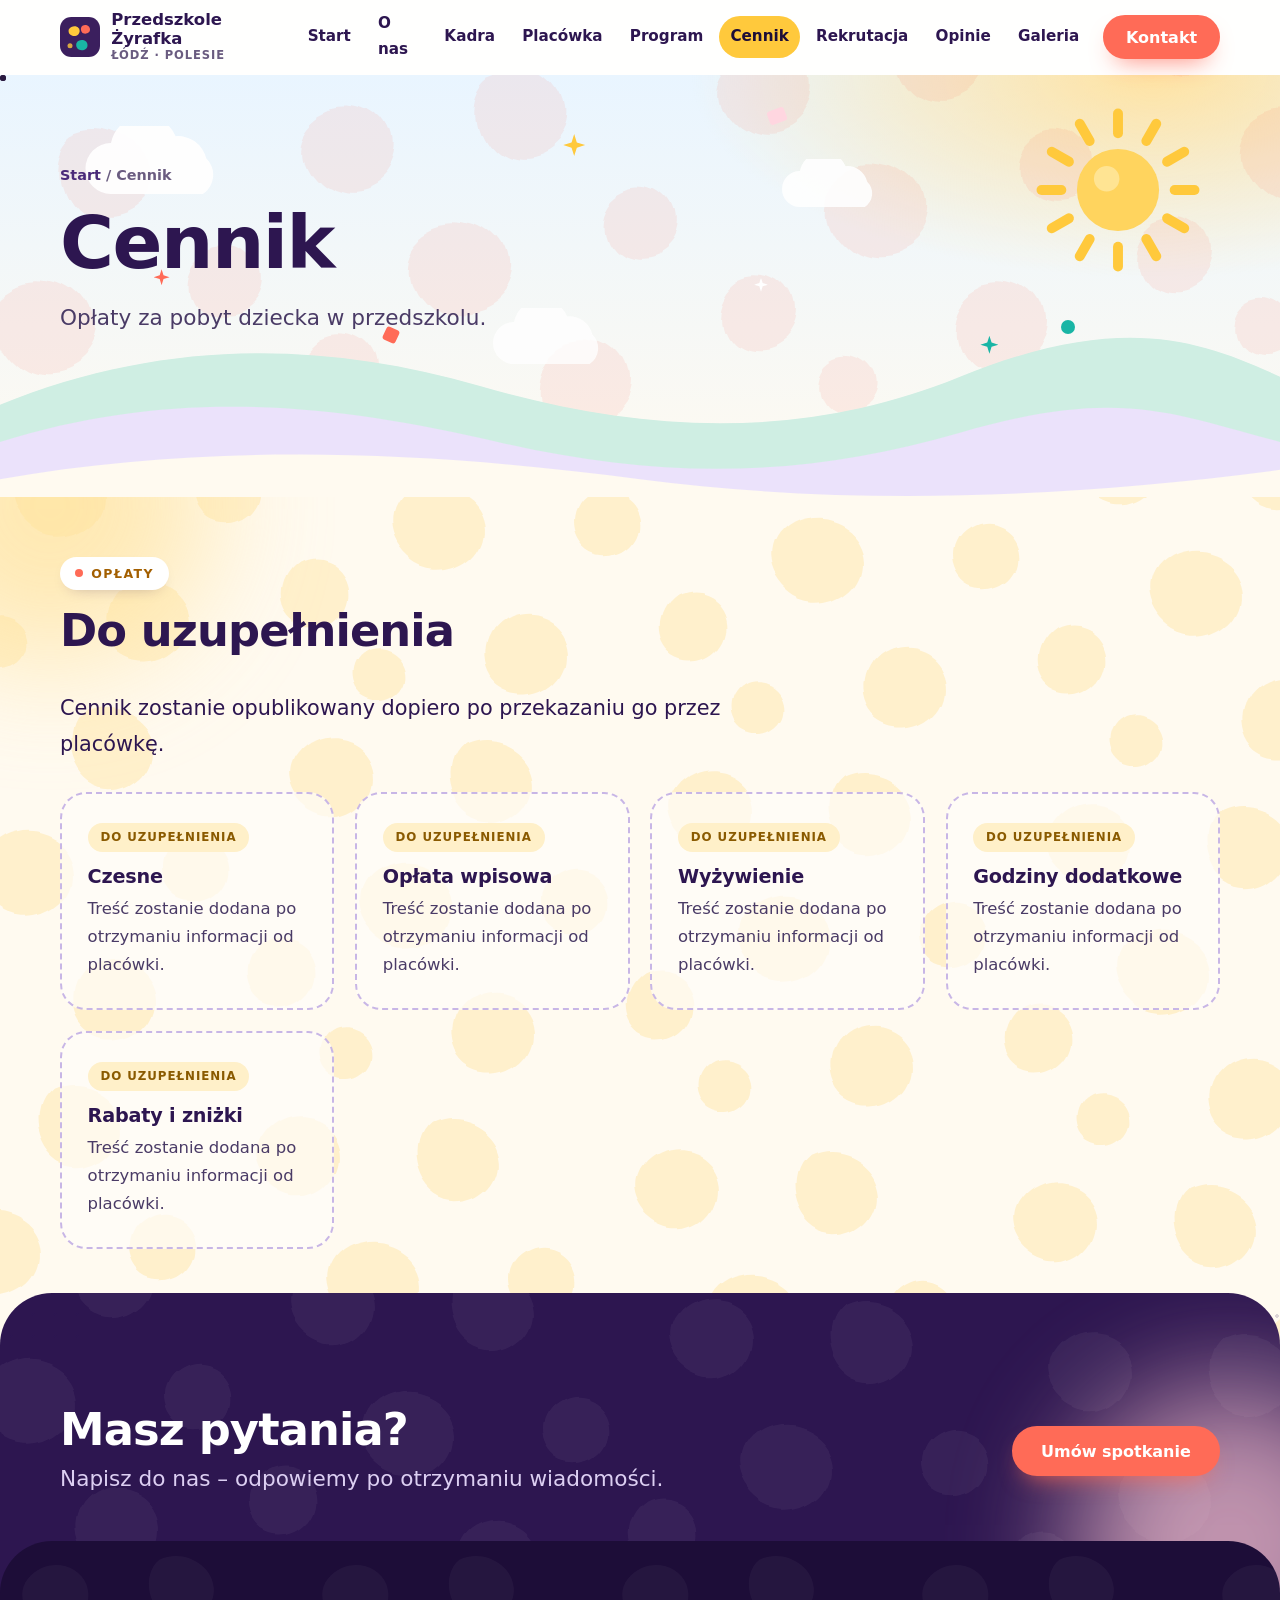
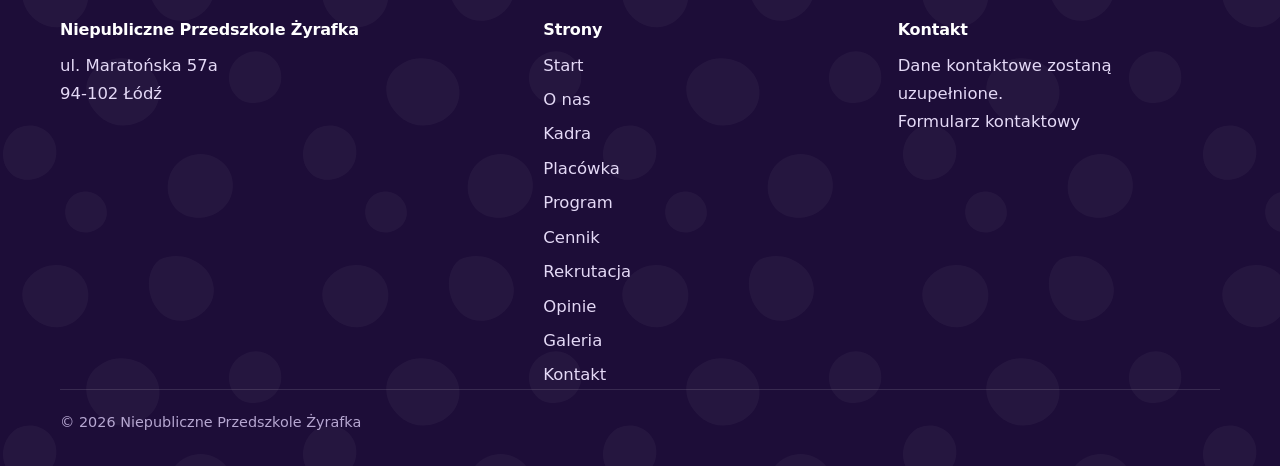
==== cennik/index.html @ 8ac09871 "Rozbuduj strukturę: 10 zakładek (O nas, Kadra, Placówka, Program, Cennik, Rekrutacja, Opinie, Galeri" ====
<!DOCTYPE html>
<html lang="pl">
<head>
  <meta charset="utf-8">
  <meta name="viewport" content="width=device-width, initial-scale=1">
  <title>Cennik – Niepubliczne Przedszkole Żyrafka</title>
  <meta name="description" content="Cennik – Niepubliczne Przedszkole Żyrafka, Łódź, ul. Maratońska 57a.">
  <meta name="robots" content="noindex, follow">
  <meta name="theme-color" content="#fffaf0">
  <!-- TODO: po ustaleniu domeny dodaj <link rel="canonical" href="https://TWOJA-DOMENA.pl/cennik/"> oraz og:url / og:image -->
  <link rel="icon" href="../assets/favicon.svg" type="image/svg+xml">
  <meta property="og:type" content="website"><meta property="og:locale" content="pl_PL">
  <meta property="og:title" content="Cennik – Niepubliczne Przedszkole Żyrafka"><meta property="og:description" content="Cennik – Niepubliczne Przedszkole Żyrafka, Łódź, ul. Maratońska 57a.">
  <meta name="twitter:card" content="summary"><meta name="twitter:title" content="Cennik – Niepubliczne Przedszkole Żyrafka"><meta name="twitter:description" content="Cennik – Niepubliczne Przedszkole Żyrafka, Łódź, ul. Maratońska 57a.">
  <link rel="stylesheet" href="../css/style.css">
  
</head>
<body>
  <a class="skip" href="#main">Przejdź do treści</a>
  <header class="header" id="top"><div class="wrap header__in">
    <a class="brand" href="../" aria-label="Niepubliczne Przedszkole Żyrafka – strona główna"><img src="../assets/favicon.svg" width="40" height="40" alt="" aria-hidden="true"><span>Przedszkole Żyrafka<small>Łódź · Polesie</small></span></a>
    <button class="burger" id="burger" aria-expanded="false" aria-controls="nav" aria-label="Otwórz menu"><span></span><span></span><span></span></button>
    <nav class="nav" id="nav" aria-label="Główna nawigacja"><a href="../">Start</a><a href="../o-nas/">O nas</a><a href="../kadra/">Kadra</a><a href="../placowka/">Placówka</a><a href="../program/">Program</a><a href="../cennik/" aria-current="page">Cennik</a><a href="../rekrutacja/">Rekrutacja</a><a href="../opinie/">Opinie</a><a href="../galeria/">Galeria</a><a class="btn btn--sm" href="../kontakt/">Kontakt</a></nav>
  </div></header>
  <main id="main">
<section class="phero"><div class="bg" aria-hidden="true"><div class="patch"></div><div class="bigspots float c"></div><div class="blob a"></div><div class="blob b"></div><div class="dots"></div><div class="ring float b"></div><svg class="d-svg sun spin" viewBox="0 0 120 120" aria-hidden="true"><g stroke="#ffc93c" stroke-width="7" stroke-linecap="round"><line x1="60" y1="6" x2="60" y2="20" transform="rotate(0 60 60)"/><line x1="60" y1="6" x2="60" y2="20" transform="rotate(30 60 60)"/><line x1="60" y1="6" x2="60" y2="20" transform="rotate(60 60 60)"/><line x1="60" y1="6" x2="60" y2="20" transform="rotate(90 60 60)"/><line x1="60" y1="6" x2="60" y2="20" transform="rotate(120 60 60)"/><line x1="60" y1="6" x2="60" y2="20" transform="rotate(150 60 60)"/><line x1="60" y1="6" x2="60" y2="20" transform="rotate(180 60 60)"/><line x1="60" y1="6" x2="60" y2="20" transform="rotate(210 60 60)"/><line x1="60" y1="6" x2="60" y2="20" transform="rotate(240 60 60)"/><line x1="60" y1="6" x2="60" y2="20" transform="rotate(270 60 60)"/><line x1="60" y1="6" x2="60" y2="20" transform="rotate(300 60 60)"/><line x1="60" y1="6" x2="60" y2="20" transform="rotate(330 60 60)"/></g><circle cx="60" cy="60" r="29" fill="#ffd45e"/><circle cx="52" cy="52" r="9" fill="#ffe7a0" opacity=".8"/></svg><svg class="d-svg cloud1 drift" viewBox="0 0 200 90" aria-hidden="true"><path fill="#fff" d="M40 80a30 30 0 010-60 40 40 0 0176-8 34 34 0 0136 26 27 27 0 01-4 42z"/></svg><svg class="d-svg cloud2 drift" viewBox="0 0 200 90" aria-hidden="true"><path fill="#fff" d="M40 80a30 30 0 010-60 40 40 0 0176-8 34 34 0 0136 26 27 27 0 01-4 42z"/></svg><svg class="d-svg cloud3 drift" viewBox="0 0 200 90" aria-hidden="true"><path fill="#fff" d="M40 80a30 30 0 010-60 40 40 0 0176-8 34 34 0 0136 26 27 27 0 01-4 42z"/></svg><i class="star s1 twinkle"></i><i class="star s2 twinkle b"></i><i class="star s3 twinkle c"></i><i class="star s4 twinkle b"></i><i class="conf k1 float"></i><i class="conf k2 float b"></i><i class="conf k3 float c"></i></div><div class="wrap hero__in"><p class="crumbs reveal"><a href="../">Start</a> / Cennik</p><h1 class="reveal">Cennik</h1><p class="lead reveal">Opłaty za pobyt dziecka w przedszkolu.</p></div><svg class="hills" viewBox="0 0 1440 220" preserveAspectRatio="none" aria-hidden="true"><path class="h1" d="M0 120c180-70 360-70 540-20s360 60 540-10 270-40 360 0v130H0z"/><path class="h2" d="M0 160c200-60 380-40 560 0s340 40 520-10 240-20 360 10v70H0z"/><path class="h3" d="M0 200c240-40 480-30 720 0s480 20 720-10v30H0z"/></svg></section><section class="section s-cream"><div class="bg" aria-hidden="true"><div class="patch"></div><div class="blob b-sun pos-tl"></div><div class="dots pos-br"></div></div><div class="wrap"><header class="section__head reveal"><p class="eyebrow">Opłaty</p><h2>Do uzupełnienia</h2></header><p class="about reveal" style="margin-bottom:1.8rem">Cennik zostanie opublikowany dopiero po przekazaniu go przez placówkę.</p><div class="tiles" data-stagger><article class="tile tile--todo reveal"><span class="badge">Do uzupełnienia</span><h3>Czesne</h3><p>Treść zostanie dodana po otrzymaniu informacji od placówki.</p></article><article class="tile tile--todo reveal"><span class="badge">Do uzupełnienia</span><h3>Opłata wpisowa</h3><p>Treść zostanie dodana po otrzymaniu informacji od placówki.</p></article><article class="tile tile--todo reveal"><span class="badge">Do uzupełnienia</span><h3>Wyżywienie</h3><p>Treść zostanie dodana po otrzymaniu informacji od placówki.</p></article><article class="tile tile--todo reveal"><span class="badge">Do uzupełnienia</span><h3>Godziny dodatkowe</h3><p>Treść zostanie dodana po otrzymaniu informacji od placówki.</p></article><article class="tile tile--todo reveal"><span class="badge">Do uzupełnienia</span><h3>Rabaty i zniżki</h3><p>Treść zostanie dodana po otrzymaniu informacji od placówki.</p></article></div></div></section><section class="section s-plum"><div class="bg" aria-hidden="true"><div class="patch"></div><div class="blob b-pink pos-br"></div><div class="dots pos-tl"></div></div><div class="wrap"><div class="cta reveal"><div><h2>Masz pytania?</h2><p class="lead" style="margin:.4rem 0 0">Napisz do nas – odpowiemy po otrzymaniu wiadomości.</p></div><a class="btn" href="../kontakt/">Umów spotkanie</a></div></div></section>
  </main>
  <footer class="footer"><div class="bg" aria-hidden="true"><div class="patch"></div></div><div class="wrap">
    <div class="footer__grid">
      <div><h3>Niepubliczne Przedszkole Żyrafka</h3><p>ul. Maratońska 57a<br>94-102 Łódź</p></div>
      <div><h3>Strony</h3><ul><li><a href="../">Start</a></li><li><a href="../o-nas/">O nas</a></li><li><a href="../kadra/">Kadra</a></li><li><a href="../placowka/">Placówka</a></li><li><a href="../program/">Program</a></li><li><a href="../cennik/">Cennik</a></li><li><a href="../rekrutacja/">Rekrutacja</a></li><li><a href="../opinie/">Opinie</a></li><li><a href="../galeria/">Galeria</a></li><li><a href="../kontakt/">Kontakt</a></li></ul></div>
      <div><h3>Kontakt</h3><p>Dane kontaktowe zostaną uzupełnione.<br><a href="../kontakt/">Formularz kontaktowy</a></p></div>
    </div>
    <p class="footer__bar">© <span id="year">2026</span> Niepubliczne Przedszkole Żyrafka</p>
  </div></footer>
  <script src="../js/main.js" defer></script>
</body>
</html>
---- css/style.css ----
:root{
  --plum:#2d1650; --plum-d:#1d0d38; --plum-m:#4a2a7a;
  --coral:#ff6b57; --sun:#ffc93c; --teal:#19b5a5; --pink:#ffd6e0;
  --cream:#fffaf0; --paper:#fffdf8; --sky:#dcf0fd; --mint:#d9f4ec; --peach:#ffe6d8; --lilac:#ebe2fb;
  --ink:#2a1a40; --muted:#6a5c80; --line:#e9dcc8;
  --r:26px; --shadow:0 18px 40px -20px rgba(45,22,80,.35);
  --font:ui-rounded,"Nunito","Segoe UI",system-ui,-apple-system,"Helvetica Neue",Arial,sans-serif;
  --head:"Trebuchet MS","Segoe UI",system-ui,sans-serif;
  --spots:url("data:image/svg+xml,%3Csvg xmlns=%22http://www.w3.org/2000/svg%22 width=%22320%22 height=%22320%22 viewBox=%220 0 320 320%22%3E%3Cg fill=%22currentColor%22%3E%3Cpath d=%22M30 40c18-22 52-18 62 6 8 20-6 44-30 46-26 2-50-30-32-52z%22/%3E%3Cpath d=%22M170 20c24-12 56 4 58 30 2 22-22 40-44 34-26-8-34-48-14-64z%22/%3E%3Cpath d=%22M262 120c18-8 40 6 38 28-2 20-24 30-42 22-18-10-20-40 4-50z%22/%3E%3Cpath d=%22M110 130c26-14 62 4 60 34-2 28-38 42-60 26-22-16-26-46 0-60z%22/%3E%3Cpath d=%22M18 200c20-10 44 4 42 28-2 22-28 34-46 22-16-12-14-38 4-50z%22/%3E%3Cpath d=%22M200 230c24-10 52 8 48 36-4 26-38 38-58 22-18-16-14-48 10-58z%22/%3E%3Cpath d=%22M80 270c14-8 34 2 34 20 0 16-20 26-34 18-14-8-14-30 0-38z%22/%3E%3C/g%3E%3C/svg%3E");
}
*,*::before,*::after{box-sizing:border-box}
html{scroll-behavior:smooth;scroll-padding-top:90px}
body{margin:0;font:1.03rem/1.7 var(--font);color:var(--ink);background:var(--cream);-webkit-font-smoothing:antialiased;overflow-x:hidden}
img,iframe,svg{max-width:100%}
a{color:var(--plum-m)}
:focus-visible{outline:3px solid var(--coral);outline-offset:3px;border-radius:8px}
.wrap{width:min(1160px,100% - 2.5rem);margin-inline:auto;position:relative;z-index:2}
.skip{position:absolute;left:-999px;top:0;background:#fff;padding:.7rem 1rem;z-index:100}
.skip:focus{left:1rem;top:1rem}
.sr{position:absolute;width:1px;height:1px;overflow:hidden;clip:rect(0 0 0 0);white-space:nowrap}
.muted{color:var(--muted)}
address{font-style:normal}

/* header */
.header{position:sticky;top:0;z-index:60;background:rgba(255,250,240,.82);backdrop-filter:blur(14px);-webkit-backdrop-filter:blur(14px);border-bottom:1px solid transparent;transition:border-color .3s,box-shadow .3s}
.header.scrolled{border-color:var(--line);box-shadow:0 8px 24px -16px rgba(45,22,80,.3)}
.header__in{display:flex;align-items:center;justify-content:space-between;min-height:74px}
.brand{display:flex;align-items:center;gap:.7rem;text-decoration:none;color:var(--plum);font-weight:700;line-height:1.15}
.brand img{transition:transform .5s}
.brand:hover img{transform:rotate(-12deg) scale(1.08)}
.brand small{display:block;font-weight:600;font-size:.72rem;letter-spacing:.08em;text-transform:uppercase;color:var(--muted)}
.nav{display:flex;align-items:center;gap:.3rem}
.nav a:not(.btn){position:relative;text-decoration:none;color:var(--plum);font-weight:700;padding:.5rem .85rem;border-radius:999px;transition:background .2s,color .2s}
.nav a:not(.btn):hover{background:var(--lilac)}
.nav a[aria-current=page]{background:var(--sun);color:var(--plum-d)}
.nav .btn{margin-left:.5rem}
.burger{display:none;background:none;border:0;padding:.7rem;cursor:pointer;width:48px;height:48px}
.burger span{display:block;height:3px;background:var(--plum);margin:6px 0;border-radius:3px;transition:.25s}
.burger[aria-expanded=true] span:nth-child(1){transform:translateY(9px) rotate(45deg)}
.burger[aria-expanded=true] span:nth-child(2){opacity:0}
.burger[aria-expanded=true] span:nth-child(3){transform:translateY(-9px) rotate(-45deg)}

/* buttons */
.btn{display:inline-flex;align-items:center;justify-content:center;gap:.5rem;min-height:50px;padding:.75rem 1.7rem;border-radius:999px;background:var(--coral);color:#fff;font:800 1rem var(--font);text-decoration:none;border:2px solid var(--coral);cursor:pointer;box-shadow:0 12px 24px -12px rgba(255,107,87,.9);transition:transform .2s,background .2s,box-shadow .2s}
.btn:hover{background:#f55640;transform:translateY(-3px);box-shadow:0 18px 28px -14px rgba(255,107,87,.95)}
.btn:active{transform:translateY(0)}
.btn--ghost{background:transparent;color:var(--plum);border-color:var(--plum);box-shadow:none}
.btn--ghost:hover{background:var(--plum);color:#fff;box-shadow:none}
.btn--dark{background:var(--plum);border-color:var(--plum);box-shadow:0 12px 24px -12px rgba(45,22,80,.8)}
.btn--dark:hover{background:var(--plum-d)}
.btn--sm{min-height:44px;padding:.45rem 1.3rem}

/* type */
h1,h2,h3{font-family:var(--head);color:var(--plum);line-height:1.1;margin:0 0 1rem;font-weight:800;letter-spacing:-.02em}
h1{font-size:clamp(2.4rem,6.6vw,4.6rem)}
h1 em{font-style:normal;display:block;background:linear-gradient(90deg,var(--coral),#ff9a3c 60%,var(--sun));-webkit-background-clip:text;background-clip:text;color:transparent}
h2{font-size:clamp(1.9rem,4.2vw,2.8rem)}
h3{font-size:1.2rem;letter-spacing:-.01em}
.eyebrow{display:inline-flex;align-items:center;gap:.5rem;margin:0 0 1rem;padding:.35rem .95rem;border-radius:999px;font-size:.78rem;letter-spacing:.12em;text-transform:uppercase;font-weight:800;background:#fff;color:#a35f00;box-shadow:0 6px 16px -10px rgba(45,22,80,.4)}
.eyebrow::before{content:"";width:8px;height:8px;border-radius:50%;background:var(--coral)}
.lead{font-size:clamp(1.1rem,2.4vw,1.35rem);color:#4a3b66;margin:0 0 2rem;max-width:620px}

/* background decor */
.bg{position:absolute;inset:0;overflow:hidden;pointer-events:none;z-index:0}
.bg>*{position:absolute}
.patch{background-color:currentColor;-webkit-mask-image:var(--spots);mask-image:var(--spots);-webkit-mask-size:var(--sz,320px);mask-size:var(--sz,320px);-webkit-mask-repeat:repeat;mask-repeat:repeat}
.blob{border-radius:50%;filter:blur(60px)}
.dots{background-image:radial-gradient(currentColor 1.8px,transparent 2px);background-size:22px 22px}
.ring{border-radius:50%;border:3px dashed currentColor}
.d-svg{display:block}
.float{animation:float 11s ease-in-out infinite}
.float.b{animation-duration:15s;animation-delay:-5s}
.float.c{animation-duration:19s;animation-delay:-9s}
@keyframes float{50%{transform:translateY(-18px) rotate(5deg)}}
.twinkle{animation:twinkle 4s ease-in-out infinite}
.twinkle.b{animation-delay:-1.3s}.twinkle.c{animation-delay:-2.6s}
@keyframes twinkle{50%{opacity:.35;transform:scale(.8) rotate(20deg)}}
.drift{animation:drift 50s ease-in-out infinite alternate}
.drift.b{animation-duration:70s;animation-delay:-20s}
@keyframes drift{from{transform:translateX(-4vw)}to{transform:translateX(6vw)}}
.spin{animation:spin 60s linear infinite}
@keyframes spin{to{transform:rotate(360deg)}}

/* hero */
.hero,.phero{position:relative;overflow:hidden}
.hero{padding:clamp(3.5rem,9vw,7rem) 0 clamp(8rem,15vw,12rem);background:radial-gradient(60% 70% at 85% 5%,#ffe3a3 0%,transparent 60%),radial-gradient(60% 60% at 5% 90%,#c9f0e6 0%,transparent 60%),linear-gradient(180deg,#e4f4ff,var(--cream))}
.phero{padding:clamp(3rem,7vw,5.5rem) 0 clamp(6rem,10vw,8rem);background:radial-gradient(60% 80% at 90% 0%,#ffe3a3 0%,transparent 60%),linear-gradient(180deg,#e9f5ff,var(--cream))}
.hero .patch,.phero .patch{inset:-10%;color:rgba(255,107,87,.1);--sz:420px;transform:rotate(-8deg)}
.hero .bigspots{width:min(48vw,560px);aspect-ratio:1;right:-5%;top:6%;color:rgba(255,201,60,.55);background-color:currentColor;-webkit-mask:var(--spots) center/100% 100% no-repeat;mask:var(--spots) center/100% 100% no-repeat;transform:rotate(12deg)}
.hero .blob.a{width:340px;height:340px;right:6%;top:30%;background:#ffb7a8;opacity:.5}
.hero .blob.b{width:300px;height:300px;left:-90px;top:10%;background:#b8e8ff;opacity:.7}
.hero .dots{left:4%;bottom:26%;width:190px;height:150px;color:rgba(45,22,80,.2)}
.hero .ring{right:12%;top:12%;width:120px;height:120px;color:rgba(25,181,165,.55)}
.sun{right:6%;top:7%;width:clamp(90px,14vw,170px)}
.cloud1{left:6%;top:12%;width:170px;opacity:.95}
.cloud2{right:30%;top:20%;width:120px;opacity:.9}
.cloud3{left:38%;bottom:30%;width:140px;opacity:.8}
.star{width:22px;height:22px;background:var(--sun);clip-path:polygon(50% 0,62% 38%,100% 50%,62% 62%,50% 100%,38% 62%,0 50%,38% 38%)}
.star.s1{left:44%;top:14%}.star.s2{left:12%;top:46%;background:var(--coral);width:16px;height:16px}
.star.s3{right:22%;bottom:34%;background:var(--teal);width:18px;height:18px}.star.s4{right:40%;top:48%;background:#fff;width:14px;height:14px;box-shadow:0 0 0 1px rgba(0,0,0,.05)}
.conf{width:14px;height:14px;border-radius:3px}
.conf.k1{left:30%;top:60%;background:var(--coral);transform:rotate(25deg)}
.conf.k2{right:16%;top:58%;background:var(--teal);border-radius:50%}
.conf.k3{left:60%;top:8%;background:var(--pink);transform:rotate(-20deg);width:18px}
.hero__in{position:relative;z-index:3}
.hero__in>*{max-width:760px}
.hero__cta{display:flex;flex-wrap:wrap;gap:.9rem}
.hills{position:absolute;left:0;right:0;bottom:-1px;width:100%;height:clamp(90px,16vw,220px);z-index:1;display:block}
.hills .h1{fill:#cfeee3}.hills .h2{fill:#ebe2fb}.hills .h3{fill:var(--cream)}
.crumbs{margin:0 0 1rem;font-size:.9rem;font-weight:700;color:var(--muted)}
.crumbs a{color:var(--plum-m);text-decoration:none}
.crumbs a:hover{text-decoration:underline}

/* sections: overlapping rounded layers */
.section{position:relative;padding:clamp(4.5rem,9vw,7rem) 0 clamp(3.5rem,8vw,6rem);margin-top:-52px;border-radius:52px 52px 0 0;overflow:hidden}
.section:first-of-type{margin-top:0}
.s-cream{background:var(--cream)}.s-sky{background:var(--sky)}.s-mint{background:var(--mint)}
.s-peach{background:var(--peach)}.s-lilac{background:var(--lilac)}.s-plum{background:var(--plum);color:#efe7fb}
.s-plum h2,.s-plum h3{color:#fff}.s-plum .lead{color:#dccff2}
.section__head{margin-bottom:2.2rem;max-width:660px}
.section .patch{inset:-10%;--sz:380px;transform:rotate(5deg)}
.s-cream .patch{color:rgba(255,201,60,.2)}.s-sky .patch{color:rgba(25,181,165,.14)}
.s-mint .patch{color:rgba(25,181,165,.15)}.s-peach .patch{color:rgba(255,107,87,.12)}
.s-lilac .patch{color:rgba(74,42,122,.08)}.s-plum .patch{color:rgba(255,255,255,.05)}
.section .blob{width:320px;height:320px;opacity:.7}
.section .dots{width:190px;height:150px;color:rgba(45,22,80,.17)}
.pos-tl{left:-110px;top:-100px}.pos-br{right:-110px;bottom:-110px}
.dots.pos-tr{right:5%;top:12%}.dots.pos-bl{left:4%;bottom:8%}
.b-white{background:#fff}.b-sun{background:#ffe29a}.b-pink{background:#ffc9d6}.b-sky{background:#bfe6fb}

.about{max-width:700px;font-size:clamp(1.1rem,2.3vw,1.3rem);color:var(--plum);line-height:1.75}
.split{display:grid;grid-template-columns:1fr 1.15fr;gap:clamp(1.5rem,4vw,4rem);align-items:center}
.factbox{background:var(--paper);border-radius:var(--r);padding:1.8rem;box-shadow:var(--shadow);border:1px solid var(--line)}
.factbox dl{margin:0;display:grid;grid-template-columns:auto 1fr;gap:.7rem 1.2rem}
.factbox dt{font-weight:800;color:var(--plum)}
.factbox dd{margin:0}

/* tiles */
.tiles{display:grid;grid-template-columns:repeat(auto-fit,minmax(250px,1fr));gap:1.3rem}
.tile{position:relative;background:var(--paper);border-radius:var(--r);padding:1.8rem 1.6rem;border:1px solid var(--line);box-shadow:var(--shadow);transition:transform .3s,box-shadow .3s;overflow:hidden}
.tile:hover{transform:translateY(-6px) rotate(-.4deg);box-shadow:0 26px 44px -22px rgba(45,22,80,.5)}
.tile h3{margin-bottom:.5rem}
.tile p{margin:0;color:#4a3b66}
.tile--todo{background:rgba(255,253,248,.7);border:2.5px dashed #c8b6e6;box-shadow:none}
.tile--todo:hover{box-shadow:0 20px 36px -22px rgba(45,22,80,.4)}
.badge{display:inline-block;margin-bottom:.9rem;padding:.25rem .8rem;border-radius:999px;background:#fff0c9;color:#8a5a00;font-size:.74rem;font-weight:800;letter-spacing:.08em;text-transform:uppercase}
.tile--link{text-decoration:none;color:inherit;display:block;border-top:8px solid var(--c,var(--coral))}
.tile--link:nth-child(2){--c:var(--teal)}.tile--link:nth-child(3){--c:var(--sun)}.tile--link:nth-child(4){--c:var(--plum-m)}
.tile--link .go{display:inline-flex;align-items:center;gap:.4rem;margin-top:1rem;font-weight:800;color:var(--plum-m)}
.tile--link .go::after{content:"→";transition:transform .25s}
.tile--link:hover .go::after{transform:translateX(6px)}
.tile--tall{min-height:220px}
.gal{display:grid;grid-template-columns:repeat(auto-fit,minmax(240px,1fr));gap:1.2rem}
.shot{aspect-ratio:4/3;border-radius:var(--r);border:2.5px dashed #c8b6e6;background:repeating-linear-gradient(45deg,rgba(255,255,255,.55) 0 14px,rgba(235,226,251,.55) 14px 28px);display:grid;place-content:center;text-align:center;padding:1rem;color:var(--plum-m);font-weight:800;transition:transform .3s}
.shot:hover{transform:scale(1.03) rotate(-1deg)}
.shot span{display:block;font-weight:600;font-size:.88rem;color:var(--muted)}

.cta{display:flex;flex-wrap:wrap;align-items:center;justify-content:space-between;gap:1.5rem}
.cta h2{margin:0;color:#fff}

/* map + contact */
.loc{display:grid;grid-template-columns:1fr 1.4fr;gap:clamp(1.5rem,4vw,3.5rem);align-items:center}
.loc address{margin:0 0 1.6rem;font-size:1.15rem;font-weight:700;color:var(--plum)}
.loc__map{border-radius:var(--r);overflow:hidden;border:6px solid #fff;box-shadow:var(--shadow);background:#dfe9f2}
.loc__map iframe{display:block;width:100%;height:clamp(300px,45vw,430px);border:0}
.contact{display:grid;grid-template-columns:1fr 1.2fr;gap:clamp(1.5rem,4vw,3.5rem);align-items:start}
.stack{display:grid;gap:1rem;margin-top:1.5rem}
.form{background:var(--paper);border:1px solid var(--line);border-radius:var(--r);padding:clamp(1.4rem,3vw,2.2rem);box-shadow:var(--shadow)}
.field{margin-bottom:1.1rem}
.field label{display:block;font-weight:800;margin-bottom:.35rem;color:var(--plum)}
.field input:not([type=checkbox]),.field textarea{width:100%;padding:.85rem 1rem;font:inherit;border:2px solid #dccfb5;border-radius:14px;background:#fff;color:var(--ink);transition:border-color .2s,box-shadow .2s}
.field input:focus,.field textarea:focus{outline:none;border-color:var(--plum-m);box-shadow:0 0 0 4px rgba(74,42,122,.15)}
.field--check{display:flex;gap:.7rem;align-items:flex-start}
.field--check input{width:22px;height:22px;margin-top:.2rem;flex:none;accent-color:var(--plum-m)}
.field--check label{font-weight:400;font-size:.92rem;margin:0;color:#3d2f55}
.field .err{border-color:#c0261e!important}
.form__status{margin:1rem 0 0;font-weight:800;min-height:1.5em}
.form__status.is-error{color:#c0261e}.form__status.is-info{color:var(--plum-m)}

/* footer */
.footer{position:relative;overflow:hidden;background:var(--plum-d);color:#e4d9f6;padding:3.5rem 0 2rem;margin-top:-52px;border-radius:52px 52px 0 0}
.footer .patch{inset:0;color:rgba(255,255,255,.04);--sz:300px}
.footer__grid{display:grid;grid-template-columns:1.4fr 1fr 1fr;gap:2rem;padding-top:1.5rem}
.footer h3{color:#fff;font-size:1rem;margin-bottom:.8rem}
.footer p,.footer ul{margin:0}
.footer ul{list-style:none;padding:0;display:grid;gap:.4rem}
.footer a{color:#e4d9f6;text-decoration:none}.footer a:hover{color:var(--sun);text-decoration:underline}
.footer__bar{margin-top:2.2rem;padding-top:1.2rem;border-top:1px solid rgba(255,255,255,.12);font-size:.9rem;color:#b6a7d1}

/* reveal */
.js .reveal{opacity:0;transform:translateY(24px);transition:opacity .75s ease,transform .75s cubic-bezier(.2,.7,.2,1)}
.js .reveal.in{opacity:1;transform:none}
.js [data-stagger]>.reveal:nth-child(2){transition-delay:.08s}
.js [data-stagger]>.reveal:nth-child(3){transition-delay:.16s}
.js [data-stagger]>.reveal:nth-child(4){transition-delay:.24s}
.js [data-stagger]>.reveal:nth-child(5){transition-delay:.32s}
.js [data-stagger]>.reveal:nth-child(6){transition-delay:.4s}
.hero__in .reveal:nth-child(2){transition-delay:.1s}.hero__in .reveal:nth-child(3){transition-delay:.2s}.hero__in .reveal:nth-child(4){transition-delay:.3s}

@media (max-width:1000px){.nav a:not(.btn){padding:.5rem .6rem}}
@media (max-width:900px){.loc,.contact,.split{grid-template-columns:1fr}.footer__grid{grid-template-columns:1fr 1fr}.footer__grid>:first-child{grid-column:1/-1}}
@media (max-width:860px){
  .burger{display:block}
  .nav{position:absolute;top:100%;left:0;right:0;flex-direction:column;align-items:stretch;gap:0;background:var(--cream);border-bottom:1px solid var(--line);padding:.5rem 1.25rem 1.25rem;display:none;box-shadow:0 20px 30px -20px rgba(45,22,80,.4)}
  .nav.open{display:flex}
  .nav a:not(.btn){padding:.95rem .5rem;border-radius:12px}
  .nav .btn{margin:.8rem 0 0}
  .hero__cta .btn{flex:1 1 100%}
  .hero .blob.a{width:220px;height:220px}.hero .ring,.cloud2,.star.s4,.conf.k3{display:none}
  .hero .bigspots{width:78vw;right:-28%}
  .section,.footer{border-radius:36px 36px 0 0;margin-top:-36px}
  .footer__grid{grid-template-columns:1fr}
}
@media (prefers-reduced-motion:reduce){
  *,*::before,*::after{animation:none!important;transition:none!important;scroll-behavior:auto!important}
  .js .reveal{opacity:1;transform:none}
}

/* v3: nawigacja jak na wielu stronach przedszkoli, mapa na kliknięcie, ciepłe hero */
.header{background:rgba(255,255,255,.92)}
.nav a:not(.btn){font-size:.95rem;padding:.5rem .7rem}
.hero{background:radial-gradient(60% 70% at 85% 5%,#ffe3a3 0%,transparent 60%),radial-gradient(70% 70% at 10% 20%,#e3d7fb 0%,transparent 60%),linear-gradient(180deg,#d9ebff 0%,#ffe0e6 60%,var(--cream) 100%)}
.tiles--quick{grid-template-columns:repeat(auto-fit,minmax(210px,1fr))}
.tile--link:nth-child(5){--c:var(--coral)}.tile--link:nth-child(6){--c:var(--teal)}.tile--link:nth-child(7){--c:var(--sun)}.tile--link:nth-child(8){--c:var(--plum-m)}
.map-ph{min-height:clamp(300px,45vw,430px);display:grid;place-content:center;justify-items:center;gap:1rem;text-align:center;padding:1.5rem;background:repeating-linear-gradient(45deg,#eef6fc 0 16px,#e2eef8 16px 32px);color:var(--plum)}
.map-ph p{margin:0;max-width:340px}
@media (max-width:1180px){
  .burger{display:block}
  .nav{position:absolute;top:100%;left:0;right:0;flex-direction:column;align-items:stretch;gap:0;background:#fff;border-bottom:1px solid var(--line);padding:.5rem 1.25rem 1.25rem;display:none;box-shadow:0 20px 30px -20px rgba(45,22,80,.4)}
  .nav.open{display:flex}
  .nav a:not(.btn){padding:.95rem .5rem;border-radius:12px;font-size:1.02rem}
  .nav .btn{margin:.8rem 0 0}
}
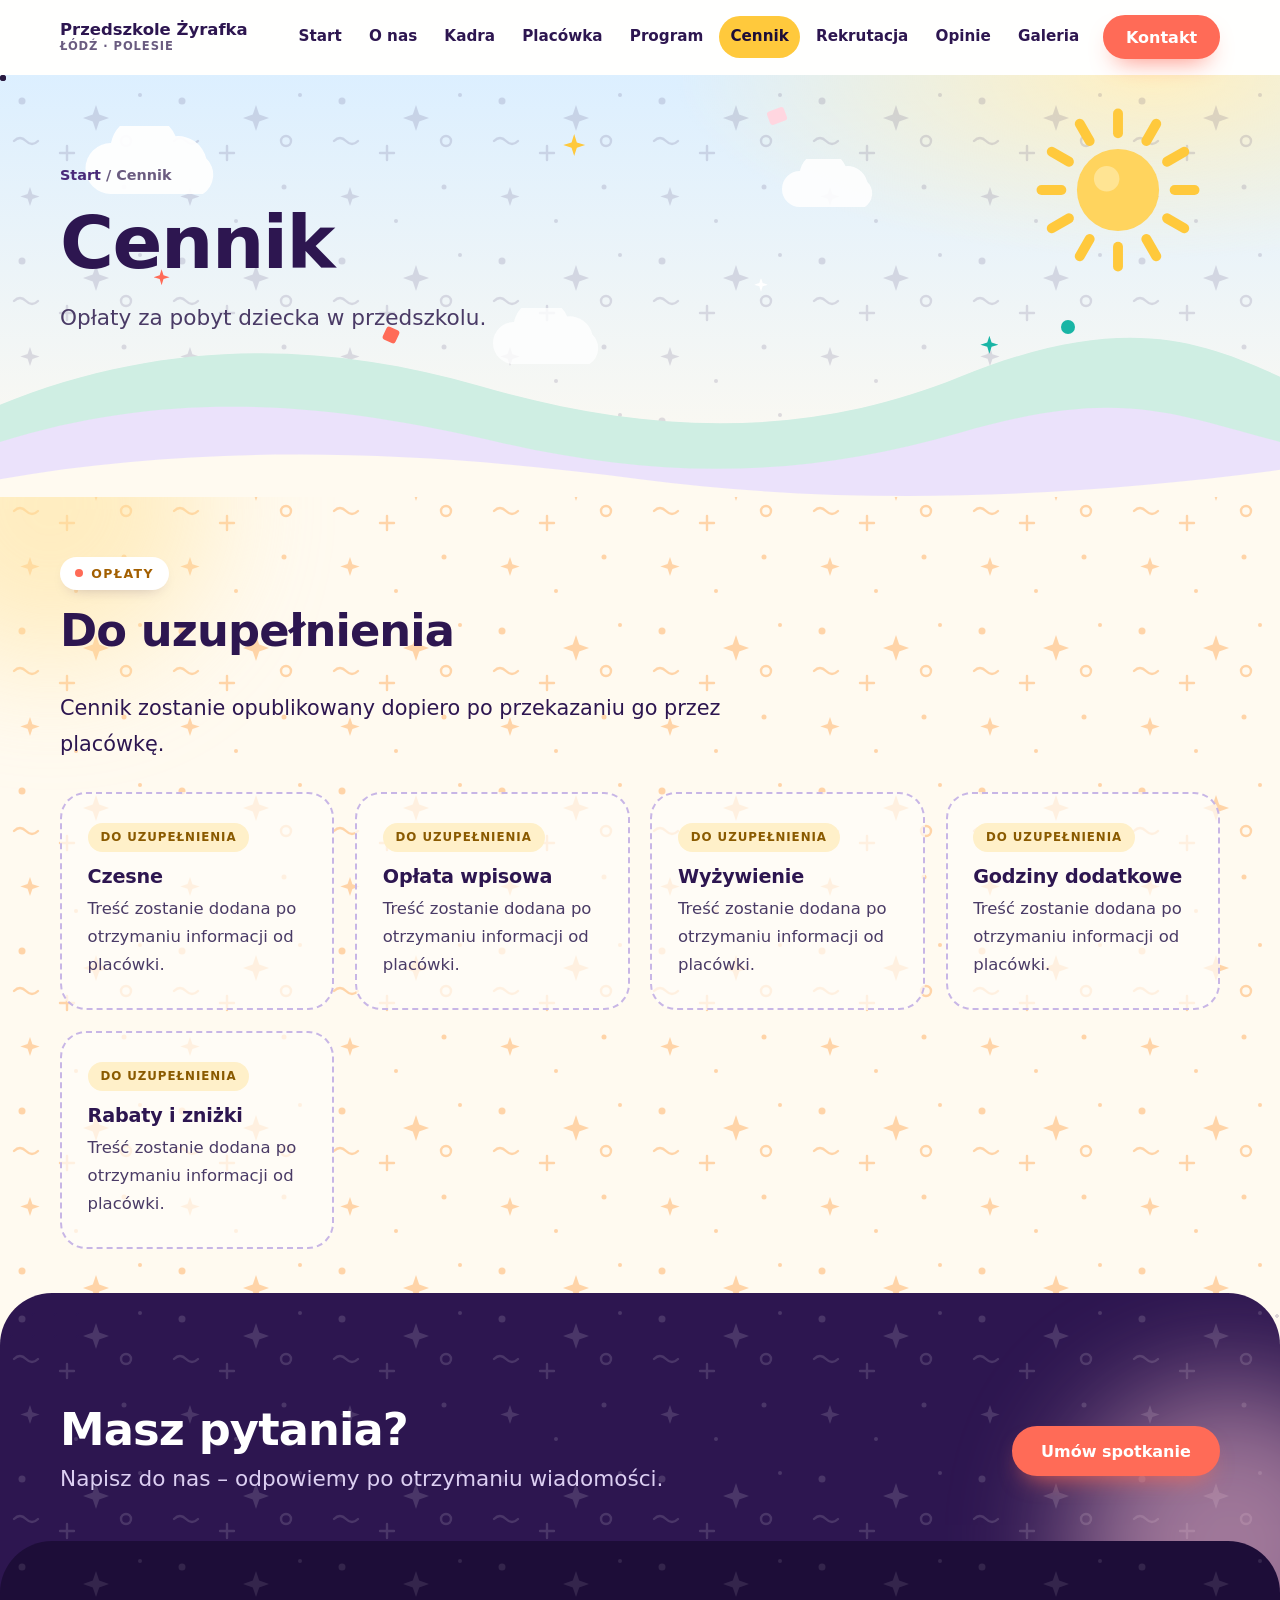
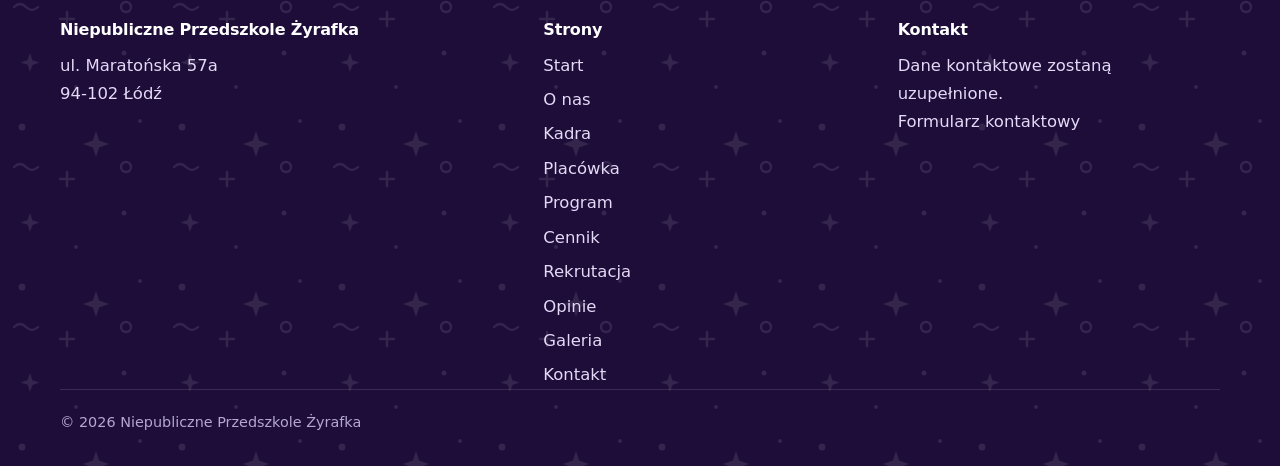
==== commit 8615821e: "Usuń logo i ikonę, zmień tło na spokojne (gradienty + drobne detale), wyrównaj siatkę szybkich przej" ====
--- a/cennik/index.html
+++ b/cennik/index.html
@@ -8,22 +8,21 @@
   <meta name="robots" content="noindex, follow">
   <meta name="theme-color" content="#fffaf0">
   <!-- TODO: po ustaleniu domeny dodaj <link rel="canonical" href="https://TWOJA-DOMENA.pl/cennik/"> oraz og:url / og:image -->
-  <link rel="icon" href="../assets/favicon.svg" type="image/svg+xml">
   <meta property="og:type" content="website"><meta property="og:locale" content="pl_PL">
   <meta property="og:title" content="Cennik – Niepubliczne Przedszkole Żyrafka"><meta property="og:description" content="Cennik – Niepubliczne Przedszkole Żyrafka, Łódź, ul. Maratońska 57a.">
   <meta name="twitter:card" content="summary"><meta name="twitter:title" content="Cennik – Niepubliczne Przedszkole Żyrafka"><meta name="twitter:description" content="Cennik – Niepubliczne Przedszkole Żyrafka, Łódź, ul. Maratońska 57a.">
-  <link rel="stylesheet" href="../css/style.css">
+  <link rel="stylesheet" href="../css/style.css?v=b6664f09">
   
 </head>
 <body>
   <a class="skip" href="#main">Przejdź do treści</a>
   <header class="header" id="top"><div class="wrap header__in">
-    <a class="brand" href="../" aria-label="Niepubliczne Przedszkole Żyrafka – strona główna"><img src="../assets/favicon.svg" width="40" height="40" alt="" aria-hidden="true"><span>Przedszkole Żyrafka<small>Łódź · Polesie</small></span></a>
+    <a class="brand" href="../" aria-label="Niepubliczne Przedszkole Żyrafka – strona główna"><span>Przedszkole Żyrafka<small>Łódź · Polesie</small></span></a>
     <button class="burger" id="burger" aria-expanded="false" aria-controls="nav" aria-label="Otwórz menu"><span></span><span></span><span></span></button>
     <nav class="nav" id="nav" aria-label="Główna nawigacja"><a href="../">Start</a><a href="../o-nas/">O nas</a><a href="../kadra/">Kadra</a><a href="../placowka/">Placówka</a><a href="../program/">Program</a><a href="../cennik/" aria-current="page">Cennik</a><a href="../rekrutacja/">Rekrutacja</a><a href="../opinie/">Opinie</a><a href="../galeria/">Galeria</a><a class="btn btn--sm" href="../kontakt/">Kontakt</a></nav>
   </div></header>
   <main id="main">
-<section class="phero"><div class="bg" aria-hidden="true"><div class="patch"></div><div class="bigspots float c"></div><div class="blob a"></div><div class="blob b"></div><div class="dots"></div><div class="ring float b"></div><svg class="d-svg sun spin" viewBox="0 0 120 120" aria-hidden="true"><g stroke="#ffc93c" stroke-width="7" stroke-linecap="round"><line x1="60" y1="6" x2="60" y2="20" transform="rotate(0 60 60)"/><line x1="60" y1="6" x2="60" y2="20" transform="rotate(30 60 60)"/><line x1="60" y1="6" x2="60" y2="20" transform="rotate(60 60 60)"/><line x1="60" y1="6" x2="60" y2="20" transform="rotate(90 60 60)"/><line x1="60" y1="6" x2="60" y2="20" transform="rotate(120 60 60)"/><line x1="60" y1="6" x2="60" y2="20" transform="rotate(150 60 60)"/><line x1="60" y1="6" x2="60" y2="20" transform="rotate(180 60 60)"/><line x1="60" y1="6" x2="60" y2="20" transform="rotate(210 60 60)"/><line x1="60" y1="6" x2="60" y2="20" transform="rotate(240 60 60)"/><line x1="60" y1="6" x2="60" y2="20" transform="rotate(270 60 60)"/><line x1="60" y1="6" x2="60" y2="20" transform="rotate(300 60 60)"/><line x1="60" y1="6" x2="60" y2="20" transform="rotate(330 60 60)"/></g><circle cx="60" cy="60" r="29" fill="#ffd45e"/><circle cx="52" cy="52" r="9" fill="#ffe7a0" opacity=".8"/></svg><svg class="d-svg cloud1 drift" viewBox="0 0 200 90" aria-hidden="true"><path fill="#fff" d="M40 80a30 30 0 010-60 40 40 0 0176-8 34 34 0 0136 26 27 27 0 01-4 42z"/></svg><svg class="d-svg cloud2 drift" viewBox="0 0 200 90" aria-hidden="true"><path fill="#fff" d="M40 80a30 30 0 010-60 40 40 0 0176-8 34 34 0 0136 26 27 27 0 01-4 42z"/></svg><svg class="d-svg cloud3 drift" viewBox="0 0 200 90" aria-hidden="true"><path fill="#fff" d="M40 80a30 30 0 010-60 40 40 0 0176-8 34 34 0 0136 26 27 27 0 01-4 42z"/></svg><i class="star s1 twinkle"></i><i class="star s2 twinkle b"></i><i class="star s3 twinkle c"></i><i class="star s4 twinkle b"></i><i class="conf k1 float"></i><i class="conf k2 float b"></i><i class="conf k3 float c"></i></div><div class="wrap hero__in"><p class="crumbs reveal"><a href="../">Start</a> / Cennik</p><h1 class="reveal">Cennik</h1><p class="lead reveal">Opłaty za pobyt dziecka w przedszkolu.</p></div><svg class="hills" viewBox="0 0 1440 220" preserveAspectRatio="none" aria-hidden="true"><path class="h1" d="M0 120c180-70 360-70 540-20s360 60 540-10 270-40 360 0v130H0z"/><path class="h2" d="M0 160c200-60 380-40 560 0s340 40 520-10 240-20 360 10v70H0z"/><path class="h3" d="M0 200c240-40 480-30 720 0s480 20 720-10v30H0z"/></svg></section><section class="section s-cream"><div class="bg" aria-hidden="true"><div class="patch"></div><div class="blob b-sun pos-tl"></div><div class="dots pos-br"></div></div><div class="wrap"><header class="section__head reveal"><p class="eyebrow">Opłaty</p><h2>Do uzupełnienia</h2></header><p class="about reveal" style="margin-bottom:1.8rem">Cennik zostanie opublikowany dopiero po przekazaniu go przez placówkę.</p><div class="tiles" data-stagger><article class="tile tile--todo reveal"><span class="badge">Do uzupełnienia</span><h3>Czesne</h3><p>Treść zostanie dodana po otrzymaniu informacji od placówki.</p></article><article class="tile tile--todo reveal"><span class="badge">Do uzupełnienia</span><h3>Opłata wpisowa</h3><p>Treść zostanie dodana po otrzymaniu informacji od placówki.</p></article><article class="tile tile--todo reveal"><span class="badge">Do uzupełnienia</span><h3>Wyżywienie</h3><p>Treść zostanie dodana po otrzymaniu informacji od placówki.</p></article><article class="tile tile--todo reveal"><span class="badge">Do uzupełnienia</span><h3>Godziny dodatkowe</h3><p>Treść zostanie dodana po otrzymaniu informacji od placówki.</p></article><article class="tile tile--todo reveal"><span class="badge">Do uzupełnienia</span><h3>Rabaty i zniżki</h3><p>Treść zostanie dodana po otrzymaniu informacji od placówki.</p></article></div></div></section><section class="section s-plum"><div class="bg" aria-hidden="true"><div class="patch"></div><div class="blob b-pink pos-br"></div><div class="dots pos-tl"></div></div><div class="wrap"><div class="cta reveal"><div><h2>Masz pytania?</h2><p class="lead" style="margin:.4rem 0 0">Napisz do nas – odpowiemy po otrzymaniu wiadomości.</p></div><a class="btn" href="../kontakt/">Umów spotkanie</a></div></div></section>
+<section class="phero"><div class="bg" aria-hidden="true"><div class="patch"></div><div class="blob a"></div><div class="blob b"></div><div class="dots"></div><div class="ring float b"></div><svg class="d-svg sun spin" width="150" height="150" viewBox="0 0 120 120" aria-hidden="true"><g stroke="#ffc93c" stroke-width="7" stroke-linecap="round"><line x1="60" y1="6" x2="60" y2="20" transform="rotate(0 60 60)"/><line x1="60" y1="6" x2="60" y2="20" transform="rotate(30 60 60)"/><line x1="60" y1="6" x2="60" y2="20" transform="rotate(60 60 60)"/><line x1="60" y1="6" x2="60" y2="20" transform="rotate(90 60 60)"/><line x1="60" y1="6" x2="60" y2="20" transform="rotate(120 60 60)"/><line x1="60" y1="6" x2="60" y2="20" transform="rotate(150 60 60)"/><line x1="60" y1="6" x2="60" y2="20" transform="rotate(180 60 60)"/><line x1="60" y1="6" x2="60" y2="20" transform="rotate(210 60 60)"/><line x1="60" y1="6" x2="60" y2="20" transform="rotate(240 60 60)"/><line x1="60" y1="6" x2="60" y2="20" transform="rotate(270 60 60)"/><line x1="60" y1="6" x2="60" y2="20" transform="rotate(300 60 60)"/><line x1="60" y1="6" x2="60" y2="20" transform="rotate(330 60 60)"/></g><circle cx="60" cy="60" r="29" fill="#ffd45e"/><circle cx="52" cy="52" r="9" fill="#ffe7a0" opacity=".8"/></svg><svg class="d-svg cloud1 drift" width="160" height="72" viewBox="0 0 200 90" aria-hidden="true"><path fill="#fff" d="M40 80a30 30 0 010-60 40 40 0 0176-8 34 34 0 0136 26 27 27 0 01-4 42z"/></svg><svg class="d-svg cloud2 drift" width="160" height="72" viewBox="0 0 200 90" aria-hidden="true"><path fill="#fff" d="M40 80a30 30 0 010-60 40 40 0 0176-8 34 34 0 0136 26 27 27 0 01-4 42z"/></svg><svg class="d-svg cloud3 drift" width="160" height="72" viewBox="0 0 200 90" aria-hidden="true"><path fill="#fff" d="M40 80a30 30 0 010-60 40 40 0 0176-8 34 34 0 0136 26 27 27 0 01-4 42z"/></svg><i class="star s1 twinkle"></i><i class="star s2 twinkle b"></i><i class="star s3 twinkle c"></i><i class="star s4 twinkle b"></i><i class="conf k1 float"></i><i class="conf k2 float b"></i><i class="conf k3 float c"></i></div><div class="wrap hero__in"><p class="crumbs reveal"><a href="../">Start</a> / Cennik</p><h1 class="reveal">Cennik</h1><p class="lead reveal">Opłaty za pobyt dziecka w przedszkolu.</p></div><svg class="hills" viewBox="0 0 1440 220" preserveAspectRatio="none" aria-hidden="true"><path class="h1" d="M0 120c180-70 360-70 540-20s360 60 540-10 270-40 360 0v130H0z"/><path class="h2" d="M0 160c200-60 380-40 560 0s340 40 520-10 240-20 360 10v70H0z"/><path class="h3" d="M0 200c240-40 480-30 720 0s480 20 720-10v30H0z"/></svg></section><section class="section s-cream"><div class="bg" aria-hidden="true"><div class="patch"></div><div class="blob b-sun pos-tl"></div><div class="dots pos-br"></div></div><div class="wrap"><header class="section__head reveal"><p class="eyebrow">Opłaty</p><h2>Do uzupełnienia</h2></header><p class="about reveal" style="margin-bottom:1.8rem">Cennik zostanie opublikowany dopiero po przekazaniu go przez placówkę.</p><div class="tiles" data-stagger><article class="tile tile--todo reveal"><span class="badge">Do uzupełnienia</span><h3>Czesne</h3><p>Treść zostanie dodana po otrzymaniu informacji od placówki.</p></article><article class="tile tile--todo reveal"><span class="badge">Do uzupełnienia</span><h3>Opłata wpisowa</h3><p>Treść zostanie dodana po otrzymaniu informacji od placówki.</p></article><article class="tile tile--todo reveal"><span class="badge">Do uzupełnienia</span><h3>Wyżywienie</h3><p>Treść zostanie dodana po otrzymaniu informacji od placówki.</p></article><article class="tile tile--todo reveal"><span class="badge">Do uzupełnienia</span><h3>Godziny dodatkowe</h3><p>Treść zostanie dodana po otrzymaniu informacji od placówki.</p></article><article class="tile tile--todo reveal"><span class="badge">Do uzupełnienia</span><h3>Rabaty i zniżki</h3><p>Treść zostanie dodana po otrzymaniu informacji od placówki.</p></article></div></div></section><section class="section s-plum"><div class="bg" aria-hidden="true"><div class="patch"></div><div class="blob b-pink pos-br"></div><div class="dots pos-tl"></div></div><div class="wrap"><div class="cta reveal"><div><h2>Masz pytania?</h2><p class="lead" style="margin:.4rem 0 0">Napisz do nas – odpowiemy po otrzymaniu wiadomości.</p></div><a class="btn" href="../kontakt/">Umów spotkanie</a></div></div></section>
   </main>
   <footer class="footer"><div class="bg" aria-hidden="true"><div class="patch"></div></div><div class="wrap">
     <div class="footer__grid">
@@ -33,6 +32,6 @@
     </div>
     <p class="footer__bar">© <span id="year">2026</span> Niepubliczne Przedszkole Żyrafka</p>
   </div></footer>
-  <script src="../js/main.js" defer></script>
+  <script src="../js/main.js?v=b6664f09" defer></script>
 </body>
 </html>
--- a/css/style.css
+++ b/css/style.css
@@ -6,7 +6,7 @@
   --r:26px; --shadow:0 18px 40px -20px rgba(45,22,80,.35);
   --font:ui-rounded,"Nunito","Segoe UI",system-ui,-apple-system,"Helvetica Neue",Arial,sans-serif;
   --head:"Trebuchet MS","Segoe UI",system-ui,sans-serif;
-  --spots:url("data:image/svg+xml,%3Csvg xmlns=%22http://www.w3.org/2000/svg%22 width=%22320%22 height=%22320%22 viewBox=%220 0 320 320%22%3E%3Cg fill=%22currentColor%22%3E%3Cpath d=%22M30 40c18-22 52-18 62 6 8 20-6 44-30 46-26 2-50-30-32-52z%22/%3E%3Cpath d=%22M170 20c24-12 56 4 58 30 2 22-22 40-44 34-26-8-34-48-14-64z%22/%3E%3Cpath d=%22M262 120c18-8 40 6 38 28-2 20-24 30-42 22-18-10-20-40 4-50z%22/%3E%3Cpath d=%22M110 130c26-14 62 4 60 34-2 28-38 42-60 26-22-16-26-46 0-60z%22/%3E%3Cpath d=%22M18 200c20-10 44 4 42 28-2 22-28 34-46 22-16-12-14-38 4-50z%22/%3E%3Cpath d=%22M200 230c24-10 52 8 48 36-4 26-38 38-58 22-18-16-14-48 10-58z%22/%3E%3Cpath d=%22M80 270c14-8 34 2 34 20 0 16-20 26-34 18-14-8-14-30 0-38z%22/%3E%3C/g%3E%3C/svg%3E");
+  --pat:url("data:image/svg+xml,%3Csvg xmlns=%22http://www.w3.org/2000/svg%22 width=%22160%22 height=%22160%22 viewBox=%220 0 160 160%22%3E%3Cg fill=%22%23000%22%3E%3Ccircle cx=%2222%22 cy=%2226%22 r=%223.5%22/%3E%3Ccircle cx=%22124%22 cy=%22112%22 r=%222.5%22/%3E%3Ccircle cx=%2276%22 cy=%22146%22 r=%222%22/%3E%3Ccircle cx=%22140%22 cy=%2220%22 r=%222%22/%3E%3Cpath d=%22M96 30l3.2 9.6L109 43l-9.8 3.4L96 56l-3.2-9.6L83 43l9.8-3.4z%22/%3E%3Cpath d=%22M30 112l2.4 7.2 7.2 2.4-7.2 2.4L30 131l-2.4-7.2-7.2-2.4 7.2-2.4z%22/%3E%3C/g%3E%3Cg fill=%22none%22 stroke=%22%23000%22 stroke-width=%222.4%22 stroke-linecap=%22round%22%3E%3Cpath d=%22M60 78h14M67 71v14%22/%3E%3Ccircle cx=%22126%22 cy=%2266%22 r=%225%22/%3E%3Cpath d=%22M14 66q6-6 12 0t12 0%22/%3E%3C/g%3E%3C/svg%3E");
 }
 *,*::before,*::after{box-sizing:border-box}
 html{scroll-behavior:smooth;scroll-padding-top:90px}
@@ -26,8 +26,6 @@
 .header.scrolled{border-color:var(--line);box-shadow:0 8px 24px -16px rgba(45,22,80,.3)}
 .header__in{display:flex;align-items:center;justify-content:space-between;min-height:74px}
 .brand{display:flex;align-items:center;gap:.7rem;text-decoration:none;color:var(--plum);font-weight:700;line-height:1.15}
-.brand img{transition:transform .5s}
-.brand:hover img{transform:rotate(-12deg) scale(1.08)}
 .brand small{display:block;font-weight:600;font-size:.72rem;letter-spacing:.08em;text-transform:uppercase;color:var(--muted)}
 .nav{display:flex;align-items:center;gap:.3rem}
 .nav a:not(.btn){position:relative;text-decoration:none;color:var(--plum);font-weight:700;padding:.5rem .85rem;border-radius:999px;transition:background .2s,color .2s}
@@ -63,7 +61,7 @@
 /* background decor */
 .bg{position:absolute;inset:0;overflow:hidden;pointer-events:none;z-index:0}
 .bg>*{position:absolute}
-.patch{background-color:currentColor;-webkit-mask-image:var(--spots);mask-image:var(--spots);-webkit-mask-size:var(--sz,320px);mask-size:var(--sz,320px);-webkit-mask-repeat:repeat;mask-repeat:repeat}
+.patch{background-color:currentColor;-webkit-mask-image:var(--pat);mask-image:var(--pat);-webkit-mask-size:var(--sz,320px);mask-size:var(--sz,320px);-webkit-mask-repeat:repeat;mask-repeat:repeat}
 .blob{border-radius:50%;filter:blur(60px)}
 .dots{background-image:radial-gradient(currentColor 1.8px,transparent 2px);background-size:22px 22px}
 .ring{border-radius:50%;border:3px dashed currentColor}
@@ -86,7 +84,7 @@
 .hero{padding:clamp(3.5rem,9vw,7rem) 0 clamp(8rem,15vw,12rem);background:radial-gradient(60% 70% at 85% 5%,#ffe3a3 0%,transparent 60%),radial-gradient(60% 60% at 5% 90%,#c9f0e6 0%,transparent 60%),linear-gradient(180deg,#e4f4ff,var(--cream))}
 .phero{padding:clamp(3rem,7vw,5.5rem) 0 clamp(6rem,10vw,8rem);background:radial-gradient(60% 80% at 90% 0%,#ffe3a3 0%,transparent 60%),linear-gradient(180deg,#e9f5ff,var(--cream))}
 .hero .patch,.phero .patch{inset:-10%;color:rgba(255,107,87,.1);--sz:420px;transform:rotate(-8deg)}
-.hero .bigspots{width:min(48vw,560px);aspect-ratio:1;right:-5%;top:6%;color:rgba(255,201,60,.55);background-color:currentColor;-webkit-mask:var(--spots) center/100% 100% no-repeat;mask:var(--spots) center/100% 100% no-repeat;transform:rotate(12deg)}
+.hero .bigspots{width:min(48vw,560px);aspect-ratio:1;right:-5%;top:6%;color:rgba(255,201,60,.55);background-color:currentColor;-webkit-mask:var(--pat) center/100% 100% no-repeat;mask:var(--pat) center/100% 100% no-repeat;transform:rotate(12deg)}
 .hero .blob.a{width:340px;height:340px;right:6%;top:30%;background:#ffb7a8;opacity:.5}
 .hero .blob.b{width:300px;height:300px;left:-90px;top:10%;background:#b8e8ff;opacity:.7}
 .hero .dots{left:4%;bottom:26%;width:190px;height:150px;color:rgba(45,22,80,.2)}
@@ -231,3 +229,19 @@
   .nav a:not(.btn){padding:.95rem .5rem;border-radius:12px;font-size:1.02rem}
   .nav .btn{margin:.8rem 0 0}
 }
+.d-svg{height:auto}
+
+/* v4: spokojne tło – drobne detale zamiast plam, miękkie gradienty */
+.patch{--sz:160px!important;transform:none!important;inset:0!important}
+.hero .patch,.phero .patch{color:rgba(45,22,80,.13)}
+.s-cream .patch{color:rgba(255,150,50,.38)}.s-sky .patch{color:rgba(40,130,200,.26)}
+.s-mint .patch{color:rgba(25,150,130,.3)}.s-peach .patch{color:rgba(255,107,87,.3)}
+.s-lilac .patch{color:rgba(74,42,122,.2)}.s-plum .patch{color:rgba(255,255,255,.14)}
+.footer .patch{color:rgba(255,255,255,.1)}
+.hero .blob.a{opacity:.35}.hero .blob.b{opacity:.5}
+.section .blob{opacity:.55}
+.hero{background:radial-gradient(60% 60% at 88% 8%,#fff0c2 0%,transparent 62%),linear-gradient(180deg,#dcefff 0%,#eaf3ff 45%,#fff3ea 80%,var(--cream) 100%)}
+.phero{background:radial-gradient(60% 70% at 90% 0%,#fff0c2 0%,transparent 62%),linear-gradient(180deg,#dcefff,var(--cream))}
+.tiles--quick{grid-template-columns:repeat(4,1fr)}
+@media (max-width:1000px){.tiles--quick{grid-template-columns:repeat(2,1fr)}}
+@media (max-width:480px){.tiles--quick{grid-template-columns:1fr}}
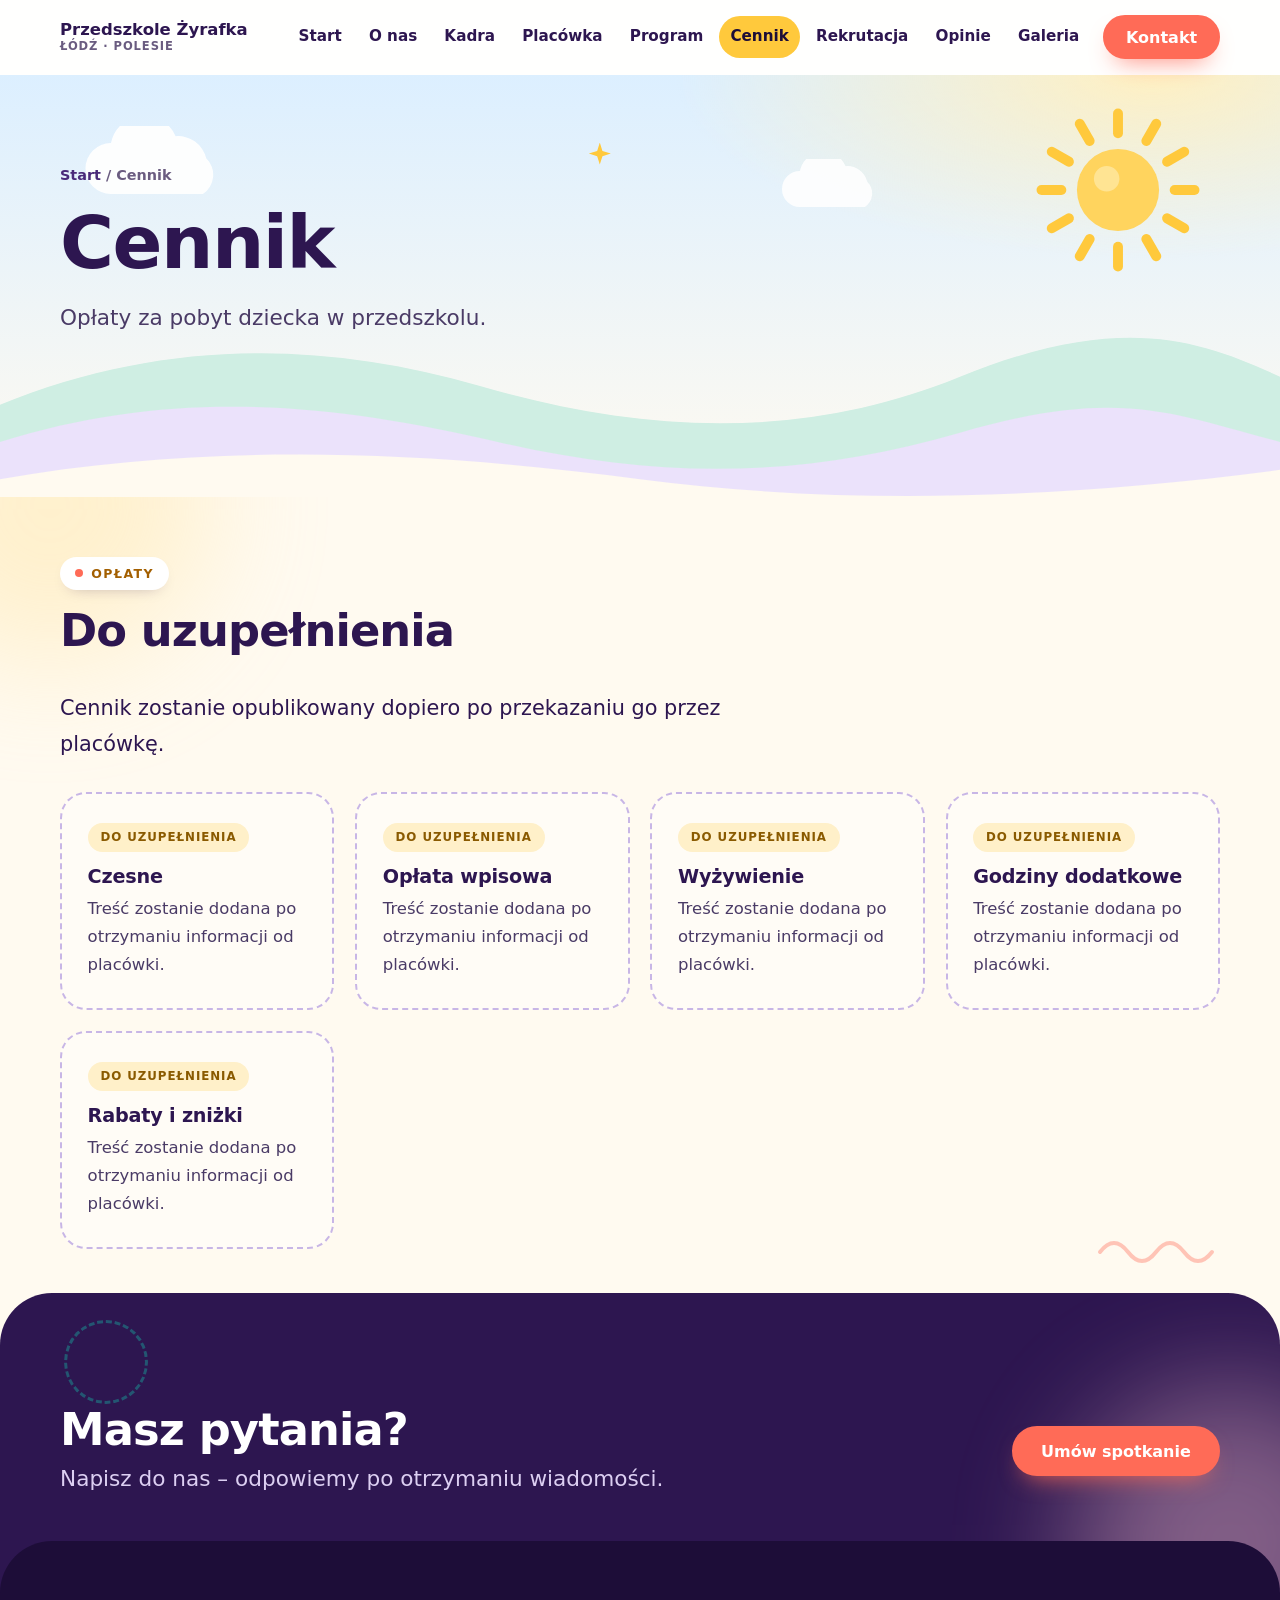
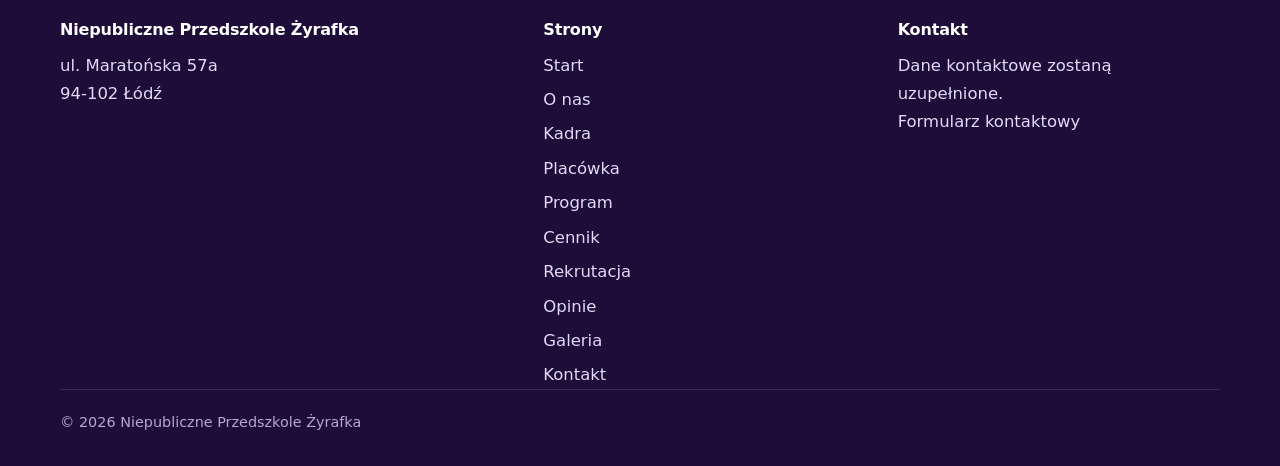
==== commit c955490e: "Uspokój tło: usuń wzór drobnych elementów, zostaw pojedyncze subtelne ozdoby Co-Authored-By: Claude " ====
--- a/cennik/index.html
+++ b/cennik/index.html
@@ -11,7 +11,7 @@
   <meta property="og:type" content="website"><meta property="og:locale" content="pl_PL">
   <meta property="og:title" content="Cennik – Niepubliczne Przedszkole Żyrafka"><meta property="og:description" content="Cennik – Niepubliczne Przedszkole Żyrafka, Łódź, ul. Maratońska 57a.">
   <meta name="twitter:card" content="summary"><meta name="twitter:title" content="Cennik – Niepubliczne Przedszkole Żyrafka"><meta name="twitter:description" content="Cennik – Niepubliczne Przedszkole Żyrafka, Łódź, ul. Maratońska 57a.">
-  <link rel="stylesheet" href="../css/style.css?v=b6664f09">
+  <link rel="stylesheet" href="../css/style.css?v=bf968dfb">
   
 </head>
 <body>
@@ -22,9 +22,9 @@
     <nav class="nav" id="nav" aria-label="Główna nawigacja"><a href="../">Start</a><a href="../o-nas/">O nas</a><a href="../kadra/">Kadra</a><a href="../placowka/">Placówka</a><a href="../program/">Program</a><a href="../cennik/" aria-current="page">Cennik</a><a href="../rekrutacja/">Rekrutacja</a><a href="../opinie/">Opinie</a><a href="../galeria/">Galeria</a><a class="btn btn--sm" href="../kontakt/">Kontakt</a></nav>
   </div></header>
   <main id="main">
-<section class="phero"><div class="bg" aria-hidden="true"><div class="patch"></div><div class="blob a"></div><div class="blob b"></div><div class="dots"></div><div class="ring float b"></div><svg class="d-svg sun spin" width="150" height="150" viewBox="0 0 120 120" aria-hidden="true"><g stroke="#ffc93c" stroke-width="7" stroke-linecap="round"><line x1="60" y1="6" x2="60" y2="20" transform="rotate(0 60 60)"/><line x1="60" y1="6" x2="60" y2="20" transform="rotate(30 60 60)"/><line x1="60" y1="6" x2="60" y2="20" transform="rotate(60 60 60)"/><line x1="60" y1="6" x2="60" y2="20" transform="rotate(90 60 60)"/><line x1="60" y1="6" x2="60" y2="20" transform="rotate(120 60 60)"/><line x1="60" y1="6" x2="60" y2="20" transform="rotate(150 60 60)"/><line x1="60" y1="6" x2="60" y2="20" transform="rotate(180 60 60)"/><line x1="60" y1="6" x2="60" y2="20" transform="rotate(210 60 60)"/><line x1="60" y1="6" x2="60" y2="20" transform="rotate(240 60 60)"/><line x1="60" y1="6" x2="60" y2="20" transform="rotate(270 60 60)"/><line x1="60" y1="6" x2="60" y2="20" transform="rotate(300 60 60)"/><line x1="60" y1="6" x2="60" y2="20" transform="rotate(330 60 60)"/></g><circle cx="60" cy="60" r="29" fill="#ffd45e"/><circle cx="52" cy="52" r="9" fill="#ffe7a0" opacity=".8"/></svg><svg class="d-svg cloud1 drift" width="160" height="72" viewBox="0 0 200 90" aria-hidden="true"><path fill="#fff" d="M40 80a30 30 0 010-60 40 40 0 0176-8 34 34 0 0136 26 27 27 0 01-4 42z"/></svg><svg class="d-svg cloud2 drift" width="160" height="72" viewBox="0 0 200 90" aria-hidden="true"><path fill="#fff" d="M40 80a30 30 0 010-60 40 40 0 0176-8 34 34 0 0136 26 27 27 0 01-4 42z"/></svg><svg class="d-svg cloud3 drift" width="160" height="72" viewBox="0 0 200 90" aria-hidden="true"><path fill="#fff" d="M40 80a30 30 0 010-60 40 40 0 0176-8 34 34 0 0136 26 27 27 0 01-4 42z"/></svg><i class="star s1 twinkle"></i><i class="star s2 twinkle b"></i><i class="star s3 twinkle c"></i><i class="star s4 twinkle b"></i><i class="conf k1 float"></i><i class="conf k2 float b"></i><i class="conf k3 float c"></i></div><div class="wrap hero__in"><p class="crumbs reveal"><a href="../">Start</a> / Cennik</p><h1 class="reveal">Cennik</h1><p class="lead reveal">Opłaty za pobyt dziecka w przedszkolu.</p></div><svg class="hills" viewBox="0 0 1440 220" preserveAspectRatio="none" aria-hidden="true"><path class="h1" d="M0 120c180-70 360-70 540-20s360 60 540-10 270-40 360 0v130H0z"/><path class="h2" d="M0 160c200-60 380-40 560 0s340 40 520-10 240-20 360 10v70H0z"/><path class="h3" d="M0 200c240-40 480-30 720 0s480 20 720-10v30H0z"/></svg></section><section class="section s-cream"><div class="bg" aria-hidden="true"><div class="patch"></div><div class="blob b-sun pos-tl"></div><div class="dots pos-br"></div></div><div class="wrap"><header class="section__head reveal"><p class="eyebrow">Opłaty</p><h2>Do uzupełnienia</h2></header><p class="about reveal" style="margin-bottom:1.8rem">Cennik zostanie opublikowany dopiero po przekazaniu go przez placówkę.</p><div class="tiles" data-stagger><article class="tile tile--todo reveal"><span class="badge">Do uzupełnienia</span><h3>Czesne</h3><p>Treść zostanie dodana po otrzymaniu informacji od placówki.</p></article><article class="tile tile--todo reveal"><span class="badge">Do uzupełnienia</span><h3>Opłata wpisowa</h3><p>Treść zostanie dodana po otrzymaniu informacji od placówki.</p></article><article class="tile tile--todo reveal"><span class="badge">Do uzupełnienia</span><h3>Wyżywienie</h3><p>Treść zostanie dodana po otrzymaniu informacji od placówki.</p></article><article class="tile tile--todo reveal"><span class="badge">Do uzupełnienia</span><h3>Godziny dodatkowe</h3><p>Treść zostanie dodana po otrzymaniu informacji od placówki.</p></article><article class="tile tile--todo reveal"><span class="badge">Do uzupełnienia</span><h3>Rabaty i zniżki</h3><p>Treść zostanie dodana po otrzymaniu informacji od placówki.</p></article></div></div></section><section class="section s-plum"><div class="bg" aria-hidden="true"><div class="patch"></div><div class="blob b-pink pos-br"></div><div class="dots pos-tl"></div></div><div class="wrap"><div class="cta reveal"><div><h2>Masz pytania?</h2><p class="lead" style="margin:.4rem 0 0">Napisz do nas – odpowiemy po otrzymaniu wiadomości.</p></div><a class="btn" href="../kontakt/">Umów spotkanie</a></div></div></section>
+<section class="phero"><div class="bg" aria-hidden="true"><div class="blob a"></div><div class="blob b"></div><svg class="d-svg sun spin" width="150" height="150" viewBox="0 0 120 120" aria-hidden="true"><g stroke="#ffc93c" stroke-width="7" stroke-linecap="round"><line x1="60" y1="6" x2="60" y2="20" transform="rotate(0 60 60)"/><line x1="60" y1="6" x2="60" y2="20" transform="rotate(30 60 60)"/><line x1="60" y1="6" x2="60" y2="20" transform="rotate(60 60 60)"/><line x1="60" y1="6" x2="60" y2="20" transform="rotate(90 60 60)"/><line x1="60" y1="6" x2="60" y2="20" transform="rotate(120 60 60)"/><line x1="60" y1="6" x2="60" y2="20" transform="rotate(150 60 60)"/><line x1="60" y1="6" x2="60" y2="20" transform="rotate(180 60 60)"/><line x1="60" y1="6" x2="60" y2="20" transform="rotate(210 60 60)"/><line x1="60" y1="6" x2="60" y2="20" transform="rotate(240 60 60)"/><line x1="60" y1="6" x2="60" y2="20" transform="rotate(270 60 60)"/><line x1="60" y1="6" x2="60" y2="20" transform="rotate(300 60 60)"/><line x1="60" y1="6" x2="60" y2="20" transform="rotate(330 60 60)"/></g><circle cx="60" cy="60" r="29" fill="#ffd45e"/><circle cx="52" cy="52" r="9" fill="#ffe7a0" opacity=".8"/></svg><svg class="d-svg cloud1 drift" width="160" height="72" viewBox="0 0 200 90" aria-hidden="true"><path fill="#fff" d="M40 80a30 30 0 010-60 40 40 0 0176-8 34 34 0 0136 26 27 27 0 01-4 42z"/></svg><svg class="d-svg cloud2 drift" width="160" height="72" viewBox="0 0 200 90" aria-hidden="true"><path fill="#fff" d="M40 80a30 30 0 010-60 40 40 0 0176-8 34 34 0 0136 26 27 27 0 01-4 42z"/></svg><i class="star s1 twinkle"></i></div><div class="wrap hero__in"><p class="crumbs reveal"><a href="../">Start</a> / Cennik</p><h1 class="reveal">Cennik</h1><p class="lead reveal">Opłaty za pobyt dziecka w przedszkolu.</p></div><svg class="hills" viewBox="0 0 1440 220" preserveAspectRatio="none" aria-hidden="true"><path class="h1" d="M0 120c180-70 360-70 540-20s360 60 540-10 270-40 360 0v130H0z"/><path class="h2" d="M0 160c200-60 380-40 560 0s340 40 520-10 240-20 360 10v70H0z"/><path class="h3" d="M0 200c240-40 480-30 720 0s480 20 720-10v30H0z"/></svg></section><section class="section s-cream"><div class="bg" aria-hidden="true"><div class="blob b-sun pos-tl"></div><svg class="acc squig float c pos-br" width="120" height="30" viewBox="0 0 120 30" aria-hidden="true"><path d="M4 18q14-18 28 0t28 0 28 0 28 0" fill="none" stroke="currentColor" stroke-width="4" stroke-linecap="round"/></svg></div><div class="wrap"><header class="section__head reveal"><p class="eyebrow">Opłaty</p><h2>Do uzupełnienia</h2></header><p class="about reveal" style="margin-bottom:1.8rem">Cennik zostanie opublikowany dopiero po przekazaniu go przez placówkę.</p><div class="tiles" data-stagger><article class="tile tile--todo reveal"><span class="badge">Do uzupełnienia</span><h3>Czesne</h3><p>Treść zostanie dodana po otrzymaniu informacji od placówki.</p></article><article class="tile tile--todo reveal"><span class="badge">Do uzupełnienia</span><h3>Opłata wpisowa</h3><p>Treść zostanie dodana po otrzymaniu informacji od placówki.</p></article><article class="tile tile--todo reveal"><span class="badge">Do uzupełnienia</span><h3>Wyżywienie</h3><p>Treść zostanie dodana po otrzymaniu informacji od placówki.</p></article><article class="tile tile--todo reveal"><span class="badge">Do uzupełnienia</span><h3>Godziny dodatkowe</h3><p>Treść zostanie dodana po otrzymaniu informacji od placówki.</p></article><article class="tile tile--todo reveal"><span class="badge">Do uzupełnienia</span><h3>Rabaty i zniżki</h3><p>Treść zostanie dodana po otrzymaniu informacji od placówki.</p></article></div></div></section><section class="section s-plum"><div class="bg" aria-hidden="true"><div class="blob b-pink pos-br"></div><div class="acc ring float b pos-tl"></div></div><div class="wrap"><div class="cta reveal"><div><h2>Masz pytania?</h2><p class="lead" style="margin:.4rem 0 0">Napisz do nas – odpowiemy po otrzymaniu wiadomości.</p></div><a class="btn" href="../kontakt/">Umów spotkanie</a></div></div></section>
   </main>
-  <footer class="footer"><div class="bg" aria-hidden="true"><div class="patch"></div></div><div class="wrap">
+  <footer class="footer"><div class="wrap">
     <div class="footer__grid">
       <div><h3>Niepubliczne Przedszkole Żyrafka</h3><p>ul. Maratońska 57a<br>94-102 Łódź</p></div>
       <div><h3>Strony</h3><ul><li><a href="../">Start</a></li><li><a href="../o-nas/">O nas</a></li><li><a href="../kadra/">Kadra</a></li><li><a href="../placowka/">Placówka</a></li><li><a href="../program/">Program</a></li><li><a href="../cennik/">Cennik</a></li><li><a href="../rekrutacja/">Rekrutacja</a></li><li><a href="../opinie/">Opinie</a></li><li><a href="../galeria/">Galeria</a></li><li><a href="../kontakt/">Kontakt</a></li></ul></div>
@@ -32,6 +32,6 @@
     </div>
     <p class="footer__bar">© <span id="year">2026</span> Niepubliczne Przedszkole Żyrafka</p>
   </div></footer>
-  <script src="../js/main.js?v=b6664f09" defer></script>
+  <script src="../js/main.js?v=bf968dfb" defer></script>
 </body>
 </html>
--- a/css/style.css
+++ b/css/style.css
@@ -245,3 +245,16 @@
 .tiles--quick{grid-template-columns:repeat(4,1fr)}
 @media (max-width:1000px){.tiles--quick{grid-template-columns:repeat(2,1fr)}}
 @media (max-width:480px){.tiles--quick{grid-template-columns:1fr}}
+
+/* v5: minimalistyczne tło – pojedyncze, subtelne ozdoby */
+.patch,.dots,.conf,.bigspots{display:none!important}
+.acc{opacity:.75}
+.acc.pos-tl{left:5%;top:9%;right:auto;bottom:auto}
+.acc.pos-br{right:5%;bottom:9%;left:auto;top:auto}
+.acc.ring{width:84px;height:84px;color:rgba(25,181,165,.55)}
+.acc.star{width:26px;height:26px;background:var(--sun)}
+.acc.squig{color:rgba(255,107,87,.5)}
+.hero .blob.a{opacity:.3}.hero .blob.b{opacity:.4}
+.section .blob{opacity:.4}
+.star.s1{left:46%;top:16%}
+@media (max-width:860px){.acc{display:none}}
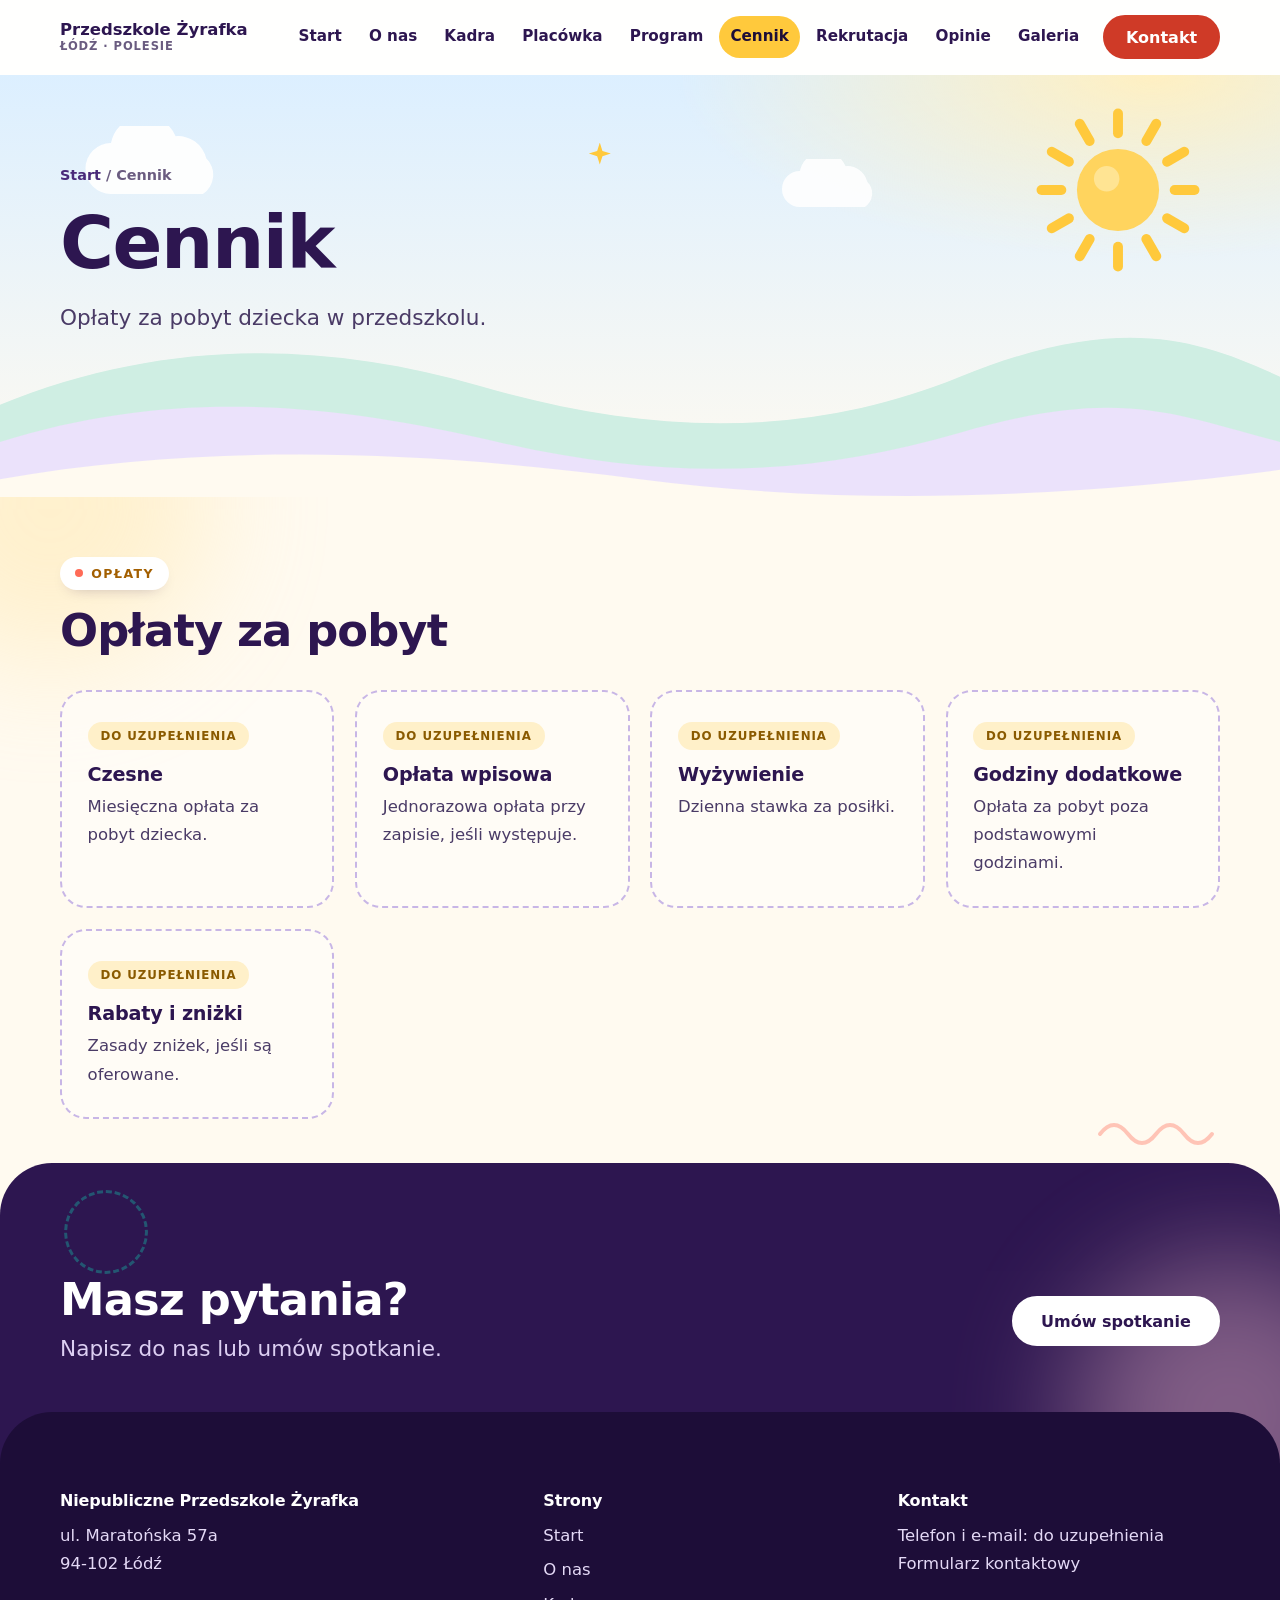
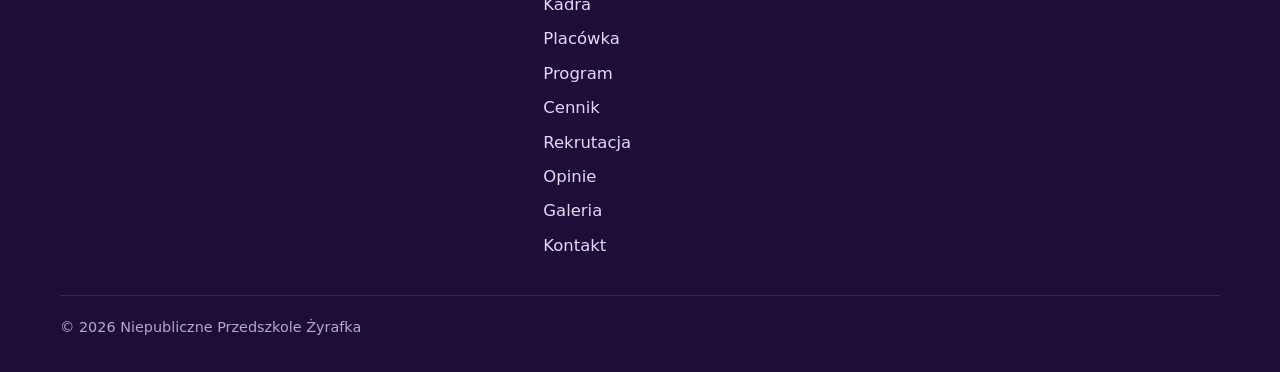
==== commit 5da397bc: "Matowe, czytelne przyciski; kafelki 'Do uzupełnienia' tylko z opisem zawartości; poprawka stopki Co-" ====
--- a/cennik/index.html
+++ b/cennik/index.html
@@ -11,7 +11,7 @@
   <meta property="og:type" content="website"><meta property="og:locale" content="pl_PL">
   <meta property="og:title" content="Cennik – Niepubliczne Przedszkole Żyrafka"><meta property="og:description" content="Cennik – Niepubliczne Przedszkole Żyrafka, Łódź, ul. Maratońska 57a.">
   <meta name="twitter:card" content="summary"><meta name="twitter:title" content="Cennik – Niepubliczne Przedszkole Żyrafka"><meta name="twitter:description" content="Cennik – Niepubliczne Przedszkole Żyrafka, Łódź, ul. Maratońska 57a.">
-  <link rel="stylesheet" href="../css/style.css?v=bf968dfb">
+  <link rel="stylesheet" href="../css/style.css?v=f951f932">
   
 </head>
 <body>
@@ -22,16 +22,16 @@
     <nav class="nav" id="nav" aria-label="Główna nawigacja"><a href="../">Start</a><a href="../o-nas/">O nas</a><a href="../kadra/">Kadra</a><a href="../placowka/">Placówka</a><a href="../program/">Program</a><a href="../cennik/" aria-current="page">Cennik</a><a href="../rekrutacja/">Rekrutacja</a><a href="../opinie/">Opinie</a><a href="../galeria/">Galeria</a><a class="btn btn--sm" href="../kontakt/">Kontakt</a></nav>
   </div></header>
   <main id="main">
-<section class="phero"><div class="bg" aria-hidden="true"><div class="blob a"></div><div class="blob b"></div><svg class="d-svg sun spin" width="150" height="150" viewBox="0 0 120 120" aria-hidden="true"><g stroke="#ffc93c" stroke-width="7" stroke-linecap="round"><line x1="60" y1="6" x2="60" y2="20" transform="rotate(0 60 60)"/><line x1="60" y1="6" x2="60" y2="20" transform="rotate(30 60 60)"/><line x1="60" y1="6" x2="60" y2="20" transform="rotate(60 60 60)"/><line x1="60" y1="6" x2="60" y2="20" transform="rotate(90 60 60)"/><line x1="60" y1="6" x2="60" y2="20" transform="rotate(120 60 60)"/><line x1="60" y1="6" x2="60" y2="20" transform="rotate(150 60 60)"/><line x1="60" y1="6" x2="60" y2="20" transform="rotate(180 60 60)"/><line x1="60" y1="6" x2="60" y2="20" transform="rotate(210 60 60)"/><line x1="60" y1="6" x2="60" y2="20" transform="rotate(240 60 60)"/><line x1="60" y1="6" x2="60" y2="20" transform="rotate(270 60 60)"/><line x1="60" y1="6" x2="60" y2="20" transform="rotate(300 60 60)"/><line x1="60" y1="6" x2="60" y2="20" transform="rotate(330 60 60)"/></g><circle cx="60" cy="60" r="29" fill="#ffd45e"/><circle cx="52" cy="52" r="9" fill="#ffe7a0" opacity=".8"/></svg><svg class="d-svg cloud1 drift" width="160" height="72" viewBox="0 0 200 90" aria-hidden="true"><path fill="#fff" d="M40 80a30 30 0 010-60 40 40 0 0176-8 34 34 0 0136 26 27 27 0 01-4 42z"/></svg><svg class="d-svg cloud2 drift" width="160" height="72" viewBox="0 0 200 90" aria-hidden="true"><path fill="#fff" d="M40 80a30 30 0 010-60 40 40 0 0176-8 34 34 0 0136 26 27 27 0 01-4 42z"/></svg><i class="star s1 twinkle"></i></div><div class="wrap hero__in"><p class="crumbs reveal"><a href="../">Start</a> / Cennik</p><h1 class="reveal">Cennik</h1><p class="lead reveal">Opłaty za pobyt dziecka w przedszkolu.</p></div><svg class="hills" viewBox="0 0 1440 220" preserveAspectRatio="none" aria-hidden="true"><path class="h1" d="M0 120c180-70 360-70 540-20s360 60 540-10 270-40 360 0v130H0z"/><path class="h2" d="M0 160c200-60 380-40 560 0s340 40 520-10 240-20 360 10v70H0z"/><path class="h3" d="M0 200c240-40 480-30 720 0s480 20 720-10v30H0z"/></svg></section><section class="section s-cream"><div class="bg" aria-hidden="true"><div class="blob b-sun pos-tl"></div><svg class="acc squig float c pos-br" width="120" height="30" viewBox="0 0 120 30" aria-hidden="true"><path d="M4 18q14-18 28 0t28 0 28 0 28 0" fill="none" stroke="currentColor" stroke-width="4" stroke-linecap="round"/></svg></div><div class="wrap"><header class="section__head reveal"><p class="eyebrow">Opłaty</p><h2>Do uzupełnienia</h2></header><p class="about reveal" style="margin-bottom:1.8rem">Cennik zostanie opublikowany dopiero po przekazaniu go przez placówkę.</p><div class="tiles" data-stagger><article class="tile tile--todo reveal"><span class="badge">Do uzupełnienia</span><h3>Czesne</h3><p>Treść zostanie dodana po otrzymaniu informacji od placówki.</p></article><article class="tile tile--todo reveal"><span class="badge">Do uzupełnienia</span><h3>Opłata wpisowa</h3><p>Treść zostanie dodana po otrzymaniu informacji od placówki.</p></article><article class="tile tile--todo reveal"><span class="badge">Do uzupełnienia</span><h3>Wyżywienie</h3><p>Treść zostanie dodana po otrzymaniu informacji od placówki.</p></article><article class="tile tile--todo reveal"><span class="badge">Do uzupełnienia</span><h3>Godziny dodatkowe</h3><p>Treść zostanie dodana po otrzymaniu informacji od placówki.</p></article><article class="tile tile--todo reveal"><span class="badge">Do uzupełnienia</span><h3>Rabaty i zniżki</h3><p>Treść zostanie dodana po otrzymaniu informacji od placówki.</p></article></div></div></section><section class="section s-plum"><div class="bg" aria-hidden="true"><div class="blob b-pink pos-br"></div><div class="acc ring float b pos-tl"></div></div><div class="wrap"><div class="cta reveal"><div><h2>Masz pytania?</h2><p class="lead" style="margin:.4rem 0 0">Napisz do nas – odpowiemy po otrzymaniu wiadomości.</p></div><a class="btn" href="../kontakt/">Umów spotkanie</a></div></div></section>
+<section class="phero"><div class="bg" aria-hidden="true"><div class="blob a"></div><div class="blob b"></div><svg class="d-svg sun spin" width="150" height="150" viewBox="0 0 120 120" aria-hidden="true"><g stroke="#ffc93c" stroke-width="7" stroke-linecap="round"><line x1="60" y1="6" x2="60" y2="20" transform="rotate(0 60 60)"/><line x1="60" y1="6" x2="60" y2="20" transform="rotate(30 60 60)"/><line x1="60" y1="6" x2="60" y2="20" transform="rotate(60 60 60)"/><line x1="60" y1="6" x2="60" y2="20" transform="rotate(90 60 60)"/><line x1="60" y1="6" x2="60" y2="20" transform="rotate(120 60 60)"/><line x1="60" y1="6" x2="60" y2="20" transform="rotate(150 60 60)"/><line x1="60" y1="6" x2="60" y2="20" transform="rotate(180 60 60)"/><line x1="60" y1="6" x2="60" y2="20" transform="rotate(210 60 60)"/><line x1="60" y1="6" x2="60" y2="20" transform="rotate(240 60 60)"/><line x1="60" y1="6" x2="60" y2="20" transform="rotate(270 60 60)"/><line x1="60" y1="6" x2="60" y2="20" transform="rotate(300 60 60)"/><line x1="60" y1="6" x2="60" y2="20" transform="rotate(330 60 60)"/></g><circle cx="60" cy="60" r="29" fill="#ffd45e"/><circle cx="52" cy="52" r="9" fill="#ffe7a0" opacity=".8"/></svg><svg class="d-svg cloud1 drift" width="160" height="72" viewBox="0 0 200 90" aria-hidden="true"><path fill="#fff" d="M40 80a30 30 0 010-60 40 40 0 0176-8 34 34 0 0136 26 27 27 0 01-4 42z"/></svg><svg class="d-svg cloud2 drift" width="160" height="72" viewBox="0 0 200 90" aria-hidden="true"><path fill="#fff" d="M40 80a30 30 0 010-60 40 40 0 0176-8 34 34 0 0136 26 27 27 0 01-4 42z"/></svg><i class="star s1 twinkle"></i></div><div class="wrap hero__in"><p class="crumbs reveal"><a href="../">Start</a> / Cennik</p><h1 class="reveal">Cennik</h1><p class="lead reveal">Opłaty za pobyt dziecka w przedszkolu.</p></div><svg class="hills" viewBox="0 0 1440 220" preserveAspectRatio="none" aria-hidden="true"><path class="h1" d="M0 120c180-70 360-70 540-20s360 60 540-10 270-40 360 0v130H0z"/><path class="h2" d="M0 160c200-60 380-40 560 0s340 40 520-10 240-20 360 10v70H0z"/><path class="h3" d="M0 200c240-40 480-30 720 0s480 20 720-10v30H0z"/></svg></section><section class="section s-cream"><div class="bg" aria-hidden="true"><div class="blob b-sun pos-tl"></div><svg class="acc squig float c pos-br" width="120" height="30" viewBox="0 0 120 30" aria-hidden="true"><path d="M4 18q14-18 28 0t28 0 28 0 28 0" fill="none" stroke="currentColor" stroke-width="4" stroke-linecap="round"/></svg></div><div class="wrap"><header class="section__head reveal"><p class="eyebrow">Opłaty</p><h2>Opłaty za pobyt</h2></header><div class="tiles" data-stagger><article class="tile tile--todo reveal"><span class="badge">Do uzupełnienia</span><h3>Czesne</h3><p>Miesięczna opłata za pobyt dziecka.</p></article><article class="tile tile--todo reveal"><span class="badge">Do uzupełnienia</span><h3>Opłata wpisowa</h3><p>Jednorazowa opłata przy zapisie, jeśli występuje.</p></article><article class="tile tile--todo reveal"><span class="badge">Do uzupełnienia</span><h3>Wyżywienie</h3><p>Dzienna stawka za posiłki.</p></article><article class="tile tile--todo reveal"><span class="badge">Do uzupełnienia</span><h3>Godziny dodatkowe</h3><p>Opłata za pobyt poza podstawowymi godzinami.</p></article><article class="tile tile--todo reveal"><span class="badge">Do uzupełnienia</span><h3>Rabaty i zniżki</h3><p>Zasady zniżek, jeśli są oferowane.</p></article></div></div></section><section class="section s-plum"><div class="bg" aria-hidden="true"><div class="blob b-pink pos-br"></div><div class="acc ring float b pos-tl"></div></div><div class="wrap"><div class="cta reveal"><div><h2>Masz pytania?</h2><p class="lead" style="margin:.4rem 0 0">Napisz do nas lub umów spotkanie.</p></div><a class="btn" href="../kontakt/">Umów spotkanie</a></div></div></section>
   </main>
   <footer class="footer"><div class="wrap">
     <div class="footer__grid">
       <div><h3>Niepubliczne Przedszkole Żyrafka</h3><p>ul. Maratońska 57a<br>94-102 Łódź</p></div>
       <div><h3>Strony</h3><ul><li><a href="../">Start</a></li><li><a href="../o-nas/">O nas</a></li><li><a href="../kadra/">Kadra</a></li><li><a href="../placowka/">Placówka</a></li><li><a href="../program/">Program</a></li><li><a href="../cennik/">Cennik</a></li><li><a href="../rekrutacja/">Rekrutacja</a></li><li><a href="../opinie/">Opinie</a></li><li><a href="../galeria/">Galeria</a></li><li><a href="../kontakt/">Kontakt</a></li></ul></div>
-      <div><h3>Kontakt</h3><p>Dane kontaktowe zostaną uzupełnione.<br><a href="../kontakt/">Formularz kontaktowy</a></p></div>
+      <div><h3>Kontakt</h3><p>Telefon i e-mail: do uzupełnienia<br><a href="../kontakt/">Formularz kontaktowy</a></p></div>
     </div>
     <p class="footer__bar">© <span id="year">2026</span> Niepubliczne Przedszkole Żyrafka</p>
   </div></footer>
-  <script src="../js/main.js?v=bf968dfb" defer></script>
+  <script src="../js/main.js?v=f951f932" defer></script>
 </body>
 </html>
--- a/css/style.css
+++ b/css/style.css
@@ -258,3 +258,15 @@
 .section .blob{opacity:.4}
 .star.s1{left:46%;top:16%}
 @media (max-width:860px){.acc{display:none}}
+
+/* v6: czytelne, matowe przyciski (bez poświaty i unoszenia) */
+.btn{background:#cf3a27;border-color:#cf3a27;color:#fff;box-shadow:none;transition:background .2s,border-color .2s,color .2s}
+.btn:hover,.btn:active{background:#a92d1d;border-color:#a92d1d;transform:none;box-shadow:none}
+.btn--ghost{background:transparent;color:var(--plum);border-color:var(--plum)}
+.btn--ghost:hover{background:var(--plum);border-color:var(--plum);color:#fff}
+.btn--dark{background:var(--plum);border-color:var(--plum);color:#fff}
+.btn--dark:hover,.btn--dark:active{background:var(--plum-d);border-color:var(--plum-d)}
+.s-plum .btn{background:#fff;border-color:#fff;color:var(--plum)}
+.s-plum .btn:hover{background:var(--lilac);border-color:var(--lilac)}
+.nav .btn{color:#fff}
+.footer .footer__bar{margin-top:2.2rem}
